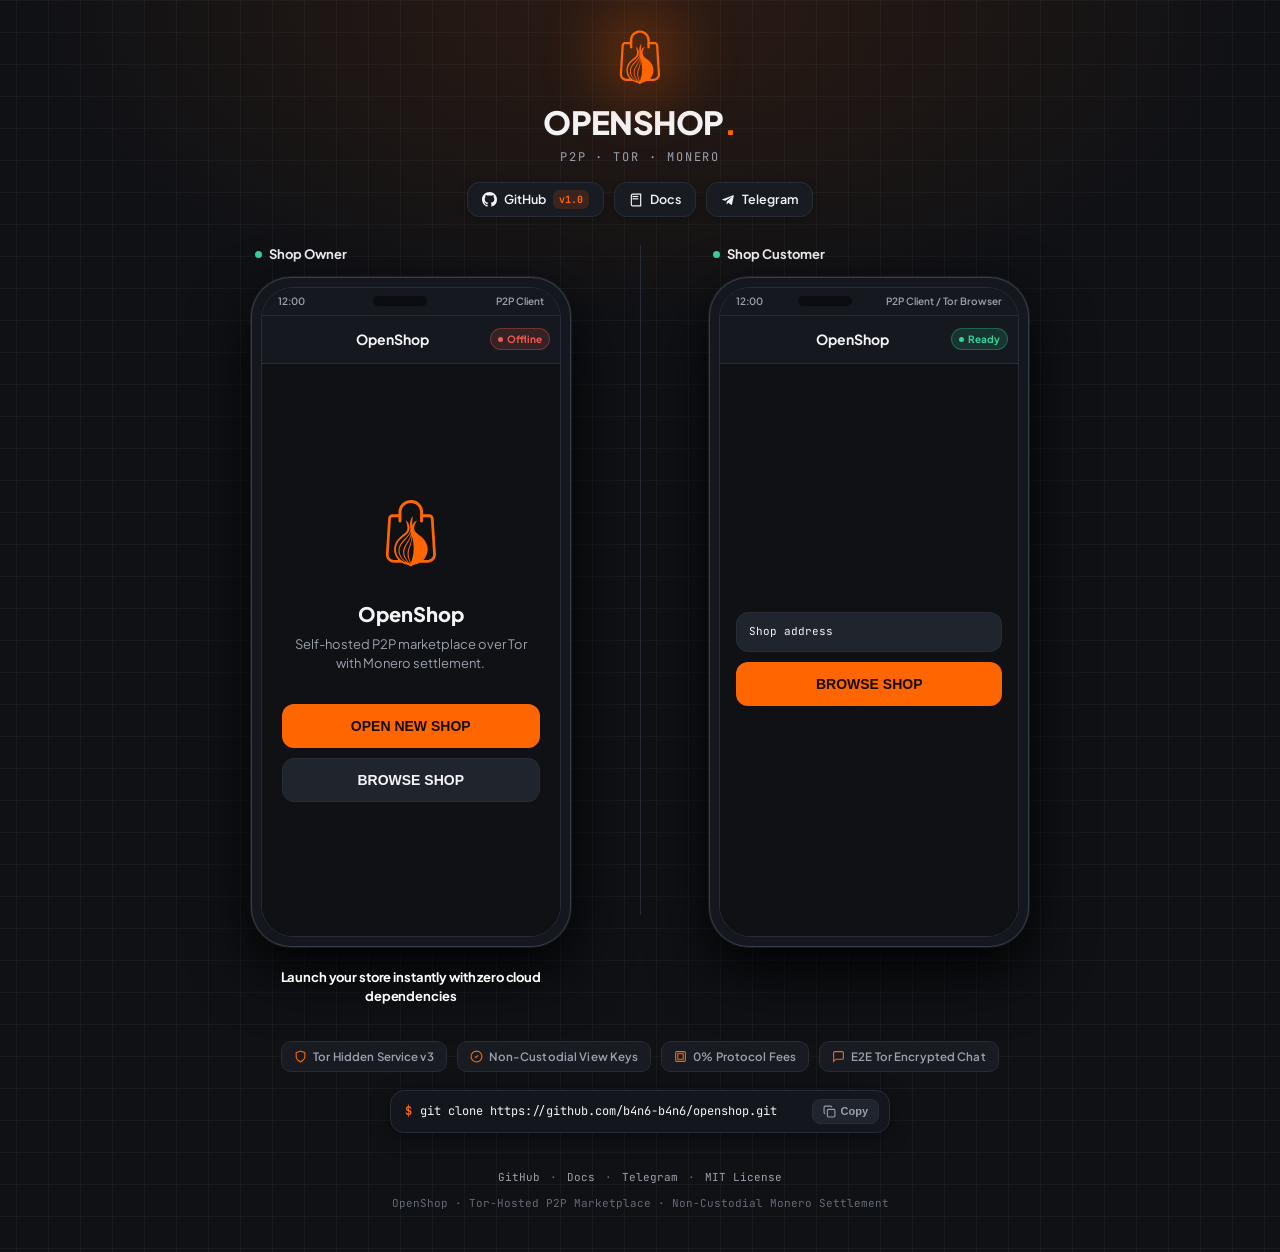
==== index.html @ 2b7bd61e "Test 4" ====
<!doctype html>
<html lang="en" class="dark">
<head>
  <meta charset="UTF-8">
  <meta name="viewport" content="width=device-width, initial-scale=1.0">
  <title>OpenShop: Private P2P Marketplace on Tor &amp; Monero</title>
  <meta name="description" content="Self-hosted, private peer-to-peer marketplace hosted over Tor and settled non-custodially in Monero.">
  <meta name="theme-color" content="#0F1115">
  <meta name="color-scheme" content="dark">

  <!-- Open Graph / Facebook / Discord -->
  <meta property="og:type" content="website">
  <meta property="og:site_name" content="OpenShop">
  <meta property="og:title" content="OpenShop: Private P2P Marketplace">
  <meta property="og:description" content="Self-hosted, private peer-to-peer marketplace hosted over Tor and settled non-custodially in Monero.">
  <meta property="og:image" content="assets/images/og-image.png">
  <meta property="og:image:type" content="image/png">
  <meta property="og:image:width" content="1200">
  <meta property="og:image:height" content="630">
  <meta property="og:image:alt" content="OpenShop: Private P2P Marketplace over Tor &amp; Monero">

  <!-- Twitter Card -->
  <meta name="twitter:card" content="summary_large_image">
  <meta name="twitter:title" content="OpenShop: Private P2P Marketplace">
  <meta name="twitter:description" content="Self-hosted, private peer-to-peer marketplace hosted over Tor and settled non-custodially in Monero.">
  <meta name="twitter:image" content="assets/images/og-image.png">
  <meta name="twitter:image:alt" content="OpenShop: Private P2P Marketplace over Tor &amp; Monero">

  <!-- Favicon -->
  <link rel="icon" type="image/svg+xml" href="assets/icons/favicon.svg">

  <!-- Fonts & Typography -->
  <link rel="preconnect" href="https://fonts.googleapis.com">
  <link rel="preconnect" href="https://fonts.gstatic.com" crossorigin>
  <link href="https://fonts.googleapis.com/css2?family=JetBrains+Mono:wght@400;500;600&family=Plus+Jakarta+Sans:wght@400;500;600;700;800&display=swap" rel="stylesheet">

  <!-- Stylesheet -->
  <link rel="stylesheet" href="css/style.css">
</head>
<body>

  <div class="landing-container">

    <header class="hero-header">
      <div class="logo-wrapper">
        <div class="logo-glow"></div>
        <img class="logo-svg" src="assets/icons/logo.svg" alt="OpenShop Logo" width="58" height="58">
      </div>

      <h1 class="brand-title">OPENSHOP<span class="brand-dot">.</span></h1>
      <div class="brand-tagline">P2P · TOR · MONERO</div>

      <!-- Sleek Action Header Navigation -->
      <div class="hero-nav-actions">
        <a href="https://github.com/b4n6-b4n6/openshop" target="_blank" rel="noopener noreferrer" class="nav-btn nav-btn-github" title="View Source Repository">
          <svg width="15" height="15" viewBox="0 0 24 24" fill="currentColor"><path d="M12 0C5.37 0 0 5.37 0 12c0 5.31 3.435 9.795 8.205 11.385.6.105.825-.255.825-.57 0-.285-.015-1.23-.015-2.235-3.015.555-3.795-.735-4.035-1.41-.135-.345-.72-1.41-1.23-1.695-.42-.225-1.02-.78-.015-.795.945-.015 1.62.87 1.845 1.23 1.08 1.815 2.805 1.305 3.495.99.105-.78.42-1.305.765-1.605-2.67-.3-5.46-1.335-5.46-5.925 0-1.305.465-2.385 1.23-3.225-.12-.3-.54-1.53.12-3.18 0 0 1.005-.315 3.3 1.23.96-.27 1.98-.405 3-.405s2.04.135 3 .405c2.295-1.56 3.3-1.23 3.3-1.23.66 1.65.24 2.88.12 3.18.765.84 1.23 1.905 1.23 3.225 0 4.605-2.805 5.625-5.475 5.925.435.375.81 1.095.81 2.22 0 1.605-.015 2.895-.015 3.3 0 .315.225.69.825.57A12.02 12.02 0 0 0 24 12c0-6.63-5.37-12-12-12z"/></svg>
          <span>GitHub</span>
          <span class="nav-badge">v1.0</span>
        </a>

        <a href="https://github.com/b4n6-b4n6/openshop/tree/main/docs" target="_blank" rel="noopener noreferrer" class="nav-btn" title="Architecture & Setup Documentation">
          <svg width="14" height="14" viewBox="0 0 24 24" fill="none" stroke="currentColor" stroke-width="2"><path d="M4 19.5v-15A2.5 2.5 0 0 1 6.5 2H20v20H6.5a2.5 2.5 0 0 1-2.5-2.5Z"/><path d="M6 6h10"/><path d="M6 10h10"/></svg>
          <span>Docs</span>
        </a>

        <a href="https://t.me/OpenShop_P2P" target="_blank" rel="noopener noreferrer" class="nav-btn nav-btn-telegram" title="Join Telegram Community">
          <svg width="14" height="14" viewBox="0 0 24 24" fill="currentColor"><path d="m20.665 3.717-17.73 6.837c-1.21.486-1.203 1.161-.222 1.462l4.552 1.42 10.532-6.645c.498-.303.953-.14.579.192l-8.533 7.701h-.002l-.313 4.672c.458 0 .66-.21.916-.458l2.199-2.138 4.573 3.378c.843.464 1.448.225 1.658-.783l3.003-14.151c.307-1.23-.467-1.785-1.212-1.467z"/></svg>
          <span>Telegram</span>
        </a>
      </div>
    </header>

    <!-- DUAL PHONES HARDWARE STAGE -->
    <main class="stage-wrapper">

      <!-- LEFT COLUMN: SHOP OWNER PHONE -->
      <div class="phone-column">
        <div class="phone-header-label">
          <div class="phone-role-text">
            <span class="role-dot buyer"></span>
            <span>Shop Owner</span>
          </div>
          <div class="phone-sub-tag"></div>
        </div>

        <div class="phone-device" id="ownerDevice">
          <div class="screen-glass">
            
            <!-- Clean mobile status bar (no lightning 9ms) -->
            <div class="phone-statusbar">
              <span>12:00</span>
              <div class="phone-notch"></div>
              <span>P2P Client</span>
            </div>

            <div class="phone-viewport" id="ownerViewport">
              
              <!-- Touch Cursor Simulation -->
              <div class="touch-cursor" id="ownerCursor"></div>

              <!-- OWNER VIEW 1: INITIAL WELCOME SCREEN -->
              <div class="view-panel active" id="ownerV1">
                <div class="app-header">
                  <div class="app-header-left"></div>
                  <div class="app-header-title">OpenShop</div>
                  <div class="indicators-group">
                    <div class="indicator-pill offline" title="Shop offline">
                      <span class="indicator-dot"></span><span>Offline</span>
                    </div>
                  </div>
                </div>

                <div style="flex: 1; display: flex; flex-direction: column; align-items: center; justify-content: center; padding: 24px 20px; text-align: center;">
                  <div style="margin-bottom: 24px;">
                    <img src="assets/icons/logo.svg" alt="OpenShop" width="72" height="72">
                  </div>

                  <h2 style="font-size: 20px; font-weight: 800; color: var(--text); margin-bottom: 6px;">OpenShop</h2>
                  <p style="font-size: 13px; color: var(--text-muted); margin-bottom: 32px; max-width: 240px; line-height: 1.4;">Self-hosted P2P marketplace over Tor with Monero settlement.</p>

                  <div style="width: 100%; display: flex; flex-direction: column; gap: 10px;">
                    <button class="app-btn app-btn-primary" id="btnOpenNewShop">
                      <span>OPEN NEW SHOP</span>
                    </button>
                    <button class="app-btn app-btn-secondary">
                      <span>BROWSE SHOP</span>
                    </button>
                  </div>
                </div>
              </div>

              <!-- OWNER VIEW 2: WALLET SETUP FORM (openShopPage.js) -->
              <div class="view-panel" id="ownerV2">
                <div class="app-header">
                  <div class="app-header-left">
                    <svg width="18" height="18" viewBox="0 0 24 24" fill="none" stroke="currentColor" stroke-width="2"><path d="m15 18-6-6 6-6"/></svg>
                  </div>
                  <div class="app-header-title">
                    <svg width="16" height="16" viewBox="0 0 24 24" fill="none" stroke="currentColor" stroke-width="2"><rect width="20" height="14" x="2" y="5" rx="2"/><path d="M2 10h20"/><circle cx="16" cy="14" r="1.5"/></svg>
                    <span>Open New Shop</span>
                  </div>
                  <div class="indicators-group">
                    <div class="indicator-pill syncing" title="Checking shop connectivity">
                      <span class="indicator-dot"></span><span>Checking…</span>
                    </div>
                    <div class="indicator-pill syncing" title="Wallet sync status">
                      <span class="indicator-dot"></span><span>Wallet</span>
                    </div>
                  </div>
                </div>

                <div style="padding: 16px 14px; display: flex; flex-direction: column; flex: 1;">
                  <p style="font-size: 13px; color: var(--text-muted); line-height: 1.4; margin-bottom: 16px;">
                    Import a <strong style="color: var(--text);">view-only</strong> Monero wallet. Your spend key never leaves your device.
                  </p>

                  <div class="app-field-group">
                    <label class="app-field-label">Monero wallet primary address</label>
                    <div class="app-input mono" id="inputAddress">4…</div>
                  </div>

                  <div class="app-field-group">
                    <label class="app-field-label">Private view key</label>
                    <div class="app-input mono" id="inputViewKey">secret view key</div>
                  </div>

                  <div class="app-field-group">
                    <label class="app-field-label">Restore block height</label>
                    <div class="app-input mono" id="inputHeight">e.g. 3155600</div>
                  </div>

                  <div style="margin-top: auto; padding-top: 16px;">
                    <button class="app-btn app-btn-primary" id="btnCreateShop">
                      <span>Create</span>
                    </button>
                  </div>
                </div>
              </div>

              <!-- OWNER VIEW 3: SPINNING UP ONION -->
              <div class="view-panel" id="ownerV3">
                <div style="flex: 1; display: flex; flex-direction: column; align-items: center; justify-content: center; padding: 24px 20px; text-align: center; gap: 18px;">
                  <img src="assets/icons/logo.svg" alt="OpenShop" width="68" height="68">
                  
                  <div class="onion-spin-ring"></div>

                  <div style="display: flex; flex-direction: column; gap: 6px;">
                    <h2 style="font-size: 16px; font-weight: 800; letter-spacing: 0.05em; color: var(--text);">SPINNING UP ONION</h2>
                    <p style="font-size: 13px; color: var(--text-muted);">Publishing your shop to the Tor network…</p>
                    <span id="onionProgressPercent" style="font-family: var(--font-mono); font-size: 12px; color: var(--text-faint); margin-top: 4px;">35%</span>
                  </div>
                </div>
              </div>

              <!-- OWNER VIEW 4: INITIAL STORE PAGE (viewShopPage.js - FIRST SHOWN BEFORE ADDING PRODUCT) -->
              <div class="view-panel" id="ownerV4">
                <div class="app-header">
                  <div class="app-header-left"></div>
                  <div class="app-header-title">
                    <svg width="16" height="16" viewBox="0 0 24 24" fill="none" stroke="currentColor" stroke-width="2"><path d="M3 9V7l2-4h14l2 4v2"/><path d="M5 13v8h14v-8"/><path d="M9 21v-6h6v6"/><path d="M3 9a3 3 0 0 0 6 0 3 3 0 0 0 6 0 3 3 0 0 0 6 0"/></svg>
                    <span>My Shop</span>
                  </div>
                  <div class="indicators-group">
                    <div class="indicator-pill" title="Shop onion service is online">
                      <span class="indicator-dot"></span><span>Online</span>
                    </div>
                    <div class="indicator-pill syncing" id="ownerSyncPillInit" title="Wallet block 3200000 · 85% synchronized">
                      <span class="indicator-dot"></span><span id="ownerSyncLabelInit">85%</span>
                    </div>
                  </div>
                </div>

                <div class="app-banner">
                  <img src="assets/images/cypherpunk-banner.webp" alt="Cypherpunk Supply Banner">
                </div>

                <div style="padding: 0 14px 20px;">
                  <div class="app-avatar">
                    <img src="assets/images/cypherpunk-logo.webp" alt="Cypherpunk Supply Logo">
                  </div>

                  <div style="display: flex; align-items: flex-start; justify-content: space-between; gap: 8px;">
                    <div>
                      <h2 style="font-size: 17px; font-weight: 800; color: var(--text);">Cypherpunk Supply</h2>
                      <div style="display: flex; align-items: center; gap: 6px; margin-top: 2px;">
                        <span style="font-family: var(--font-mono); font-size: 11px; color: var(--accent);">http://2p2…xmr.onion</span>
                        <svg width="12" height="12" viewBox="0 0 24 24" fill="none" stroke="currentColor" stroke-width="2"><rect width="14" height="14" x="8" y="8" rx="2"/><path d="M4 16c-1.1 0-2-.9-2-2V4c0-1.1.9-2 2-2h10c1.1 0 2 .9 2 2"/></svg>
                      </div>
                    </div>

                    <!-- QR Trigger Button -->
                    <div id="btnStoreQrPreview" style="width: 40px; height: 40px; background: #FFF; border-radius: 8px; padding: 3px; cursor: pointer; flex-shrink: 0; box-shadow: 0 2px 8px rgba(0,0,0,0.5);">
                      <img src="assets/icons/qr-matrix.svg" alt="QR Code" width="34" height="34">
                    </div>
                  </div>

                  <p style="font-size: 12px; color: var(--text-muted); line-height: 1.4; margin-top: 8px;">
                    Hardware wallets & air-gapped seed security tools.
                  </p>

                  <!-- Real Action Buttons -->
                  <div style="display: grid; grid-template-columns: 1fr 1fr; gap: 8px; margin: 12px 0;">
                    <button class="app-btn app-btn-secondary" style="height: 38px; font-size: 12px; gap: 6px;">
                      <svg width="14" height="14" viewBox="0 0 24 24" fill="none" stroke="currentColor" stroke-width="2"><path d="M12 20h9"/><path d="M16.5 3.5a2.12 2.12 0 0 1 3 3L7 19l-4 1 1-4Z"/></svg>
                      <span>Edit shop</span>
                    </button>
                    <button class="app-btn app-btn-secondary" id="btnStoreAddProduct" style="height: 38px; font-size: 12px; gap: 6px; border-color: var(--accent); color: var(--accent);">
                      <svg width="14" height="14" viewBox="0 0 24 24" fill="none" stroke="currentColor" stroke-width="2"><path d="M5 12h14"/><path d="M12 5v14"/></svg>
                      <span>Add product</span>
                    </button>
                  </div>

                  <div style="display: flex; flex-direction: column; gap: 8px;">
                    <div class="app-hub-link">
                      <span><svg width="16" height="16" viewBox="0 0 24 24" fill="none" stroke="currentColor" stroke-width="2"><path d="m3 8 9-5 9 5v8l-9 5-9-5Z"/><path d="m3 8 9 5 9-5"/><path d="M12 13v8"/></svg></span>
                      <span style="flex: 1;">View my products (0)</span>
                      <svg width="14" height="14" viewBox="0 0 24 24" fill="none" stroke="var(--text-faint)" stroke-width="2"><path d="m9 18 6-6-6-6"/></svg>
                    </div>
                    <div class="app-hub-link">
                      <span><svg width="16" height="16" viewBox="0 0 24 24" fill="none" stroke="currentColor" stroke-width="2"><path d="M4 2v20l2-1 2 1 2-1 2 1 2-1 2 1 2-1 2 1V2l-2 1-2-1-2 1-2-1-2 1-2-1-2 1-2-1Z"/></svg></span>
                      <span style="flex: 1;">View my orders</span>
                      <svg width="14" height="14" viewBox="0 0 24 24" fill="none" stroke="var(--text-faint)" stroke-width="2"><path d="m9 18 6-6-6-6"/></svg>
                    </div>
                    <div class="app-hub-link" id="btnSellerOpenChat">
                      <span><svg width="16" height="16" viewBox="0 0 24 24" fill="none" stroke="currentColor" stroke-width="2"><path d="M21 15a2 2 0 0 1-2 2H7l-4 4V5a2 2 0 0 1 2-2h14a2 2 0 0 1 2 2z"/></svg></span>
                      <span style="flex: 1;">View my chats</span>
                      <svg width="14" height="14" viewBox="0 0 24 24" fill="none" stroke="var(--text-faint)" stroke-width="2"><path d="m9 18 6-6-6-6"/></svg>
                    </div>
                  </div>
                </div>
              </div>

              <!-- OWNER VIEW 5: ADD PRODUCT FORM (newProductPage.js) -->
              <div class="view-panel" id="ownerV5">
                <div class="app-header">
                  <div class="app-header-left">
                    <svg width="18" height="18" viewBox="0 0 24 24" fill="none" stroke="currentColor" stroke-width="2"><path d="m15 18-6-6 6-6"/></svg>
                  </div>
                  <div class="app-header-title">
                    <svg width="16" height="16" viewBox="0 0 24 24" fill="none" stroke="currentColor" stroke-width="2"><path d="m3 8 9-5 9 5v8l-9 5-9-5Z"/><path d="m3 8 9 5 9-5"/><path d="M12 13v8"/></svg>
                    <span>Add Product</span>
                  </div>
                  <div class="indicators-group">
                    <div class="indicator-pill" title="Shop onion service is online">
                      <span class="indicator-dot"></span><span>Online</span>
                    </div>
                    <div class="indicator-pill" title="Wallet block 3200000 · 100% synchronized">
                      <span class="indicator-dot"></span><span>Synced</span>
                    </div>
                  </div>
                </div>

                <div style="padding: 14px 12px; display: flex; flex-direction: column; flex: 1;">
                  <div class="app-field-group">
                    <label class="app-field-label">Name</label>
                    <div class="app-input" id="inputProdName">Product name</div>
                  </div>

                  <div class="app-field-group">
                    <label class="app-field-label">Description</label>
                    <div class="app-input" id="inputProdDesc" style="height: 38px; font-size: 12px;">Describe it…</div>
                  </div>

                  <div class="app-field-group">
                    <label class="app-field-label">Product photo</label>
                    <div id="photoPickerBox" style="height: 56px; border: 1px dashed var(--border); border-radius: 12px; background: var(--bg-surface-2); display: flex; align-items: center; justify-content: center; gap: 8px; color: var(--text-faint); font-size: 11px; cursor: pointer; overflow: hidden; padding: 4px 8px;">
                      <img id="photoPickerThumb" src="assets/images/coldcard-mk4.webp" alt="Product" style="display: none; width: 44px; height: 44px; object-fit: contain; border-radius: 6px; background: var(--bg-surface); padding: 2px;">
                      <svg id="photoPickerIcon" width="18" height="18" viewBox="0 0 24 24" fill="none" stroke="currentColor" stroke-width="2"><rect width="18" height="18" x="3" y="3" rx="2"/><circle cx="9" cy="9" r="2"/><path d="m21 15-3.086-3.086a2 2 0 0 0-2.828 0L6 21"/></svg>
                      <span id="photoPickerLabel">Choose or drop image</span>
                    </div>
                  </div>

                  <div style="display: grid; grid-template-columns: 1fr 1fr; gap: 8px;">
                    <div class="app-field-group">
                      <label class="app-field-label">Price (XMR)</label>
                      <div class="app-input mono" id="inputProdPrice">0.00</div>
                    </div>
                    <div class="app-field-group">
                      <label class="app-field-label">Quantity</label>
                      <div class="app-input mono" id="inputProdQty">1</div>
                    </div>
                  </div>

                  <div style="margin-top: auto; padding-top: 10px;">
                    <button class="app-btn app-btn-primary" id="btnAddProductSubmit" style="height: 40px;">
                      <svg width="16" height="16" viewBox="0 0 24 24" fill="none" stroke="currentColor" stroke-width="2"><path d="M5 12h14"/><path d="M12 5v14"/></svg>
                      <span>Add product</span>
                    </button>
                  </div>
                </div>
              </div>

              <!-- OWNER VIEW 6: MY STORE WITH PRODUCT & SHARE QR MODAL (viewShopPage.js) -->
              <div class="view-panel" id="ownerV6">
                <div class="app-header">
                  <div class="app-header-left"></div>
                  <div class="app-header-title">
                    <svg width="16" height="16" viewBox="0 0 24 24" fill="none" stroke="currentColor" stroke-width="2"><path d="M3 9V7l2-4h14l2 4v2"/><path d="M5 13v8h14v-8"/><path d="M9 21v-6h6v6"/><path d="M3 9a3 3 0 0 0 6 0 3 3 0 0 0 6 0 3 3 0 0 0 6 0"/></svg>
                    <span>My Shop</span>
                  </div>
                  <div class="indicators-group">
                    <div class="indicator-pill" title="Shop onion service is online">
                      <span class="indicator-dot"></span><span>Online</span>
                    </div>
                    <div class="indicator-pill" title="Wallet block 3200000 · 100% synchronized">
                      <span class="indicator-dot"></span><span>Synced</span>
                    </div>
                  </div>
                </div>

                <div class="app-banner">
                  <img src="assets/images/cypherpunk-banner.webp" alt="Cypherpunk Supply Banner">
                </div>

                <div style="padding: 0 14px 20px;">
                  <div class="app-avatar">
                    <img src="assets/images/cypherpunk-logo.webp" alt="Cypherpunk Supply Logo">
                  </div>

                  <div style="display: flex; align-items: flex-start; justify-content: space-between; gap: 8px;">
                    <div>
                      <h2 style="font-size: 17px; font-weight: 800; color: var(--text);">Cypherpunk Supply</h2>
                      <div style="display: flex; align-items: center; gap: 6px; margin-top: 2px;">
                        <span style="font-family: var(--font-mono); font-size: 11px; color: var(--accent);">http://2p2…xmr.onion</span>
                        <svg width="12" height="12" viewBox="0 0 24 24" fill="none" stroke="currentColor" stroke-width="2"><rect width="14" height="14" x="8" y="8" rx="2"/><path d="M4 16c-1.1 0-2-.9-2-2V4c0-1.1.9-2 2-2h10c1.1 0 2 .9 2 2"/></svg>
                      </div>
                    </div>

                    <!-- Authentic QR Button -->
                    <div id="btnOwnerQrTrigger" style="width: 40px; height: 40px; background: #FFF; border-radius: 8px; padding: 3px; cursor: pointer; flex-shrink: 0; box-shadow: 0 2px 8px rgba(0,0,0,0.5);">
                      <img src="assets/icons/qr-matrix.svg" alt="QR Code" width="34" height="34">
                    </div>
                  </div>

                  <p style="font-size: 12px; color: var(--text-muted); line-height: 1.4; margin-top: 8px;">
                    Hardware wallets & air-gapped seed security tools.
                  </p>

                  <div style="display: grid; grid-template-columns: 1fr 1fr; gap: 8px; margin: 12px 0;">
                    <button class="app-btn app-btn-secondary" style="height: 38px; font-size: 12px;">Edit shop</button>
                    <button class="app-btn app-btn-secondary" style="height: 38px; font-size: 12px;">Add product</button>
                  </div>

                  <div style="display: flex; flex-direction: column; gap: 8px;">
                    <div class="app-hub-link">
                      <span><svg width="16" height="16" viewBox="0 0 24 24" fill="none" stroke="currentColor" stroke-width="2"><path d="m3 8 9-5 9 5v8l-9 5-9-5Z"/><path d="m3 8 9 5 9-5"/><path d="M12 13v8"/></svg></span>
                      <span style="flex: 1;">View my products (1)</span>
                      <svg width="14" height="14" viewBox="0 0 24 24" fill="none" stroke="var(--text-faint)" stroke-width="2"><path d="m9 18 6-6-6-6"/></svg>
                    </div>
                    <div class="app-hub-link">
                      <span><svg width="16" height="16" viewBox="0 0 24 24" fill="none" stroke="currentColor" stroke-width="2"><path d="M4 2v20l2-1 2 1 2-1 2 1 2-1 2 1 2-1 2 1V2l-2 1-2-1-2 1-2-1-2 1-2-1-2 1-2-1Z"/></svg></span>
                      <span style="flex: 1;">View my orders</span>
                      <svg width="14" height="14" viewBox="0 0 24 24" fill="none" stroke="var(--text-faint)" stroke-width="2"><path d="m9 18 6-6-6-6"/></svg>
                    </div>
                    <div class="app-hub-link">
                      <span><svg width="16" height="16" viewBox="0 0 24 24" fill="none" stroke="currentColor" stroke-width="2"><path d="M21 15a2 2 0 0 1-2 2H7l-4 4V5a2 2 0 0 1 2-2h14a2 2 0 0 1 2 2z"/></svg></span>
                      <span style="flex: 1;">View my chats</span>
                      <svg width="14" height="14" viewBox="0 0 24 24" fill="none" stroke="var(--text-faint)" stroke-width="2"><path d="m9 18 6-6-6-6"/></svg>
                    </div>
                  </div>
                </div>

                <!-- QR Modal popup overlay -->
                <div class="qr-modal-overlay" id="ownerQrModal">
                  <div style="background: var(--bg-surface); border: 1px solid var(--border); border-radius: 16px; padding: 18px 16px; width: 100%; max-width: 250px; text-align: center; display: flex; flex-direction: column; align-items: center;">
                    <div class="qr-art-box">
                      <img src="assets/icons/qr-matrix.svg" alt="Store Onion QR Code" width="156" height="156">
                      <div class="qr-center-watermark">
                        <img src="assets/icons/logo.svg" alt="OpenShop" width="22" height="22">
                      </div>
                    </div>
                    <p style="font-family: var(--font-mono); font-size: 10px; color: var(--text-muted); word-break: break-all; margin-bottom: 12px;">http://2p2…xmr.onion</p>
                    <button class="app-btn app-btn-secondary" style="height: 34px; font-size: 12px;">Save image</button>
                  </div>
                </div>
              </div>

              <!-- OWNER VIEW 7: CHAT PAGE (viewConvoPage.js) -->
              <div class="view-panel" id="ownerV7">
                <div class="app-header" style="justify-content: flex-start;">
                  <div class="app-header-left">
                    <svg width="18" height="18" viewBox="0 0 24 24" fill="none" stroke="currentColor" stroke-width="2"><path d="m15 18-6-6 6-6"/></svg>
                  </div>
                  <div class="app-header-title">
                    <svg width="15" height="15" viewBox="0 0 24 24" fill="none" stroke="currentColor" stroke-width="2"><path d="M21 15a2 2 0 0 1-2 2H7l-4 4V5a2 2 0 0 1 2-2h14a2 2 0 0 1 2 2z"/></svg>
                    <span>Buyer #1042</span>
                  </div>
                  <div class="indicators-group" style="margin-left: auto;">
                    <div class="indicator-pill" title="Shop onion service is online">
                      <span class="indicator-dot"></span><span>Online</span>
                    </div>
                    <div class="indicator-pill" title="Wallet block 3200000 · 100% synchronized">
                      <span class="indicator-dot"></span><span>Synced</span>
                    </div>
                  </div>
                </div>

                <div class="chat-viewport">
                  <!-- Pinned deposit confirmation banner -->
                  <div class="chat-pinned-event">
                    <div class="chat-event-indicator">
                      <span class="chat-event-dot"></span>
                      <span class="chat-event-title">PAYMENT CONFIRMED</span>
                    </div>
                    <span class="chat-event-amount">0.8500 XMR</span>
                  </div>

                  <!-- Message stream anchored to bottom -->
                  <div class="chat-thread-stream" id="ownerChatThread">
                    <div class="chat-bubble-container other" id="ownerChatMsg1">
                      <div class="chat-msg-bubble other">Can you ship with stealth tamper-evident packaging?</div>
                      <div class="chat-time-meta"><span>12:02</span></div>
                    </div>

                    <div class="chat-bubble-container me" id="ownerChatMsg2">
                      <div class="chat-msg-bubble me">Packed & vacuum-sealed. Dispatched today! 📦</div>
                      <div class="chat-time-meta"><span>12:03</span><span class="chat-time-receipt">✓✓</span></div>
                    </div>
                  </div>

                  <!-- Input bottom bar -->
                  <div class="chat-input-bar">
                    <div class="chat-action-btn attach" title="Attach photo">
                      <svg width="16" height="16" viewBox="0 0 24 24" fill="none" stroke="currentColor" stroke-width="2"><rect width="18" height="18" x="3" y="3" rx="2"/><circle cx="9" cy="9" r="2"/><path d="m21 15-3.086-3.086a2 2 0 0 0-2.828 0L6 21"/></svg>
                    </div>
                    <div class="chat-input-field placeholder" id="ownerChatInput">Message buyer…</div>
                    <button class="chat-action-btn send" id="btnOwnerSendMsg" aria-label="Send message">
                      <svg width="15" height="15" viewBox="0 0 24 24" fill="none" stroke="currentColor" stroke-width="2.2"><path d="m22 2-7 20-4-9-9-4Z"/><path d="M22 2 11 13"/></svg>
                    </button>
                  </div>
                </div>
              </div>

            </div>
          </div>
        </div>

        <!-- CENTERED ANIMATED TEXT (Full White, Bold, No timer, no steps, no dashes) -->
        <div class="feature-ticker-container">
          <div class="ticker-item active" id="tickerStep1">
            Launch your store instantly with zero cloud dependencies
          </div>
          <div class="ticker-item" id="tickerStep2">
            Non-custodial view keys track incoming payments while spend keys stay safe
          </div>
          <div class="ticker-item" id="tickerStep3">
            Tor hidden service starts automatically with zero port forwarding required
          </div>
          <div class="ticker-item" id="tickerStep4">
            Manage your storefront inventory, orders and direct buyer communications
          </div>
          <div class="ticker-item" id="tickerStep5">
            List products in seconds with photos, details, descriptions and pricing
          </div>
          <div class="ticker-item" id="tickerStep6">
            Share your store privately over Tor — buyers connect directly with no middleman
          </div>
          <div class="ticker-item" id="tickerStep7">
            Direct end-to-end encrypted messaging over Tor
          </div>
        </div>
      </div>

      <!-- CENTER COLUMN: CLEAN STATIC VERTICAL DIVIDER -->
      <div class="p2p-divider"></div>

      <!-- RIGHT COLUMN: BUYER PHONE -->
      <div class="phone-column">
        <div class="phone-header-label">
          <div class="phone-role-text">
            <span class="role-dot buyer"></span>
            <span>Shop Customer</span>
          </div>
          <div class="phone-sub-tag"></div>
        </div>

        <div class="phone-device" id="buyerDevice">
          <div class="screen-glass">
            
            <div class="phone-statusbar">
              <span>12:00</span>
              <div class="phone-notch"></div>
              <span>P2P Client / Tor Browser</span>
            </div>

            <div class="phone-viewport" id="buyerViewport">
              
              <!-- Buyer Touch Cursor -->
              <div class="touch-cursor" id="buyerCursor"></div>

              <!-- BUYER VIEW 1: STANDBY / TOR SCAN -->
              <div class="view-panel active" id="buyerV1">
                <div class="app-header">
                  <div class="app-header-left"></div>
                  <div class="app-header-title">OpenShop</div>
                  <div class="indicators-group">
                    <div class="indicator-pill" title="Tor circuit ready">
                      <span class="indicator-dot"></span><span>Ready</span>
                    </div>
                  </div>
                </div>

                <div style="flex: 1; display: flex; flex-direction: column; align-items: center; justify-content: center; padding: 24px 16px; text-align: center;">
                  <div id="buyerScanTriggerBox" style="display: flex; width: 100%; flex-direction: column; gap: 10px; margin-top: 18px;">
                    <style>
                      #inputShopOnion:empty::before {
                        color: var(--text);
                        content: 'Shop address';
                      }
                    </style>
                    <div class="app-input mono" style="font-size: 11px; color: var(--accent);" id="inputShopOnion"></div>
                    <button class="app-btn app-btn-primary" id="btnBuyerConnect">
                      <span>BROWSE SHOP</span>
                    </button>
                  </div>
                </div>
              </div>

              <!-- BUYER VIEW 2: REAL BUYER STORE PAGE (shopPage.js with Products, Chat, Orders options!) -->
              <div class="view-panel" id="buyerV2">
                <div class="app-header">
                  <div class="app-header-left"></div>
                  <div class="app-header-title">
                    <svg width="16" height="16" viewBox="0 0 24 24" fill="none" stroke="currentColor" stroke-width="2"><path d="M3 9V7l2-4h14l2 4v2"/><path d="M5 13v8h14v-8"/><path d="M9 21v-6h6v6"/><path d="M3 9a3 3 0 0 0 6 0 3 3 0 0 0 6 0 3 3 0 0 0 6 0"/></svg>
                    <span>Shop</span>
                  </div>
                </div>

                <div class="app-banner">
                  <img src="assets/images/cypherpunk-banner.webp" alt="Cypherpunk Supply Banner">
                </div>

                <div style="padding: 0 14px 20px;">
                  <div class="app-avatar">
                    <img src="assets/images/cypherpunk-logo.webp" alt="Cypherpunk Supply Logo">
                  </div>

                  <div style="display: flex; align-items: flex-start; justify-content: space-between;">
                    <div>
                      <h2 style="font-size: 17px; font-weight: 800; color: var(--text);">Cypherpunk Supply</h2>
                      <span style="font-family: var(--font-mono); font-size: 11px; color: var(--accent);">http://2p2…xmr.onion</span>
                    </div>
                    <div style="width: 38px; height: 38px; background: #FFF; border-radius: 8px; padding: 3px; flex-shrink: 0; box-shadow: 0 2px 8px rgba(0,0,0,0.5);">
                      <img src="assets/icons/qr-matrix.svg" alt="QR Code" width="32" height="32">
                    </div>
                  </div>

                  <p style="font-size: 12px; color: var(--text-muted); line-height: 1.4; margin-top: 8px;">
                    Hardware wallets & air-gapped seed security tools.
                  </p>

                  <!-- EXACT 3 BUYER SHOP BUTTONS (shopPage.js: Products, Chat, Orders) -->
                  <div style="display: flex; flex-direction: column; gap: 8px; margin-top: 16px;">
                    <button class="app-btn app-btn-primary" id="btnBuyerShopProducts" style="height: 42px; font-size: 14px;">
                      <svg width="16" height="16" viewBox="0 0 24 24" fill="none" stroke="currentColor" stroke-width="2"><path d="m3 8 9-5 9 5v8l-9 5-9-5Z"/><path d="m3 8 9 5 9-5"/><path d="M12 13v8"/></svg>
                      <span>Products</span>
                    </button>
                    <button class="app-btn app-btn-secondary" id="btnBuyerShopChat" style="height: 42px; font-size: 14px;">
                      <svg width="16" height="16" viewBox="0 0 24 24" fill="none" stroke="currentColor" stroke-width="2"><path d="M21 15a2 2 0 0 1-2 2H7l-4 4V5a2 2 0 0 1 2-2h14a2 2 0 0 1 2 2z"/></svg>
                      <span>Chat</span>
                    </button>
                    <button class="app-btn app-btn-secondary" id="btnBuyerShopOrders" style="height: 42px; font-size: 14px;">
                      <svg width="16" height="16" viewBox="0 0 24 24" fill="none" stroke="currentColor" stroke-width="2"><path d="M4 2v20l2-1 2 1 2-1 2 1 2-1 2 1 2-1 2 1V2l-2 1-2-1-2 1-2-1-2 1-2-1-2 1-2-1Z"/></svg>
                      <span>Orders</span>
                    </button>
                  </div>
                </div>
              </div>

              <!-- BUYER VIEW 3: PRODUCTS LIST (productsPage.js) -->
              <div class="view-panel" id="buyerV3">
                <div class="app-header">
                  <div class="app-header-left">
                    <svg width="18" height="18" viewBox="0 0 24 24" fill="none" stroke="currentColor" stroke-width="2"><path d="m15 18-6-6 6-6"/></svg>
                  </div>
                  <div class="app-header-title">
                    <svg width="16" height="16" viewBox="0 0 24 24" fill="none" stroke="currentColor" stroke-width="2"><path d="m3 8 9-5 9 5v8l-9 5-9-5Z"/><path d="m3 8 9 5 9-5"/><path d="M12 13v8"/></svg>
                    <span>Products</span>
                  </div>
                </div>

                <div style="padding: 12px; display: flex; flex-direction: column; gap: 8px; flex: 1;">
                  <!-- Product Card -->
                  <div id="buyerProductListingCard" style="background: var(--bg-surface); border: 1px solid var(--border); border-radius: 14px; padding: 12px; display: flex; align-items: center; gap: 10px; cursor: pointer;">
                    <div style="width: 44px; height: 44px; border-radius: 8px; background: var(--bg-surface-2); border: 1px solid var(--border); display: flex; align-items: center; justify-content: center; overflow: hidden; flex-shrink: 0;">
                      <img src="assets/images/coldcard-mk4.webp" alt="Coldcard Mk4" style="width: 100%; height: 100%; object-fit: contain; padding: 2px;">
                    </div>
                    <div style="flex: 1; min-width: 0;">
                      <p style="font-size: 13px; font-weight: 700; color: var(--text); truncate;">Coldcard Mk4</p>
                      <p style="font-family: var(--font-mono); font-size: 12px; font-weight: 700; color: var(--accent); margin-top: 1px;">0.85 XMR</p>
                      <span style="font-size: 11px; color: var(--text-faint);">5 in stock</span>
                    </div>
                    <button class="app-btn app-btn-primary" id="btnBuyerListingPurchase" style="height: 32px; width: auto; padding: 0 12px; font-size: 12px;">Purchase</button>
                  </div>
                </div>
              </div>

              <!-- BUYER VIEW 4: REAL PRODUCT DETAILS SCREEN (productPage.js) -->
              <div class="view-panel" id="buyerV4">
                <div class="app-header">
                  <div class="app-header-left">
                    <svg width="18" height="18" viewBox="0 0 24 24" fill="none" stroke="currentColor" stroke-width="2"><path d="m15 18-6-6 6-6"/></svg>
                  </div>
                  <div class="app-header-title">
                    <svg width="16" height="16" viewBox="0 0 24 24" fill="none" stroke="currentColor" stroke-width="2"><path d="m3 8 9-5 9 5v8l-9 5-9-5Z"/><path d="m3 8 9 5 9-5"/><path d="M12 13v8"/></svg>
                    <span>Purchase</span>
                  </div>
                </div>

                <div style="padding: 14px 14px 18px; display: flex; flex-direction: column; flex: 1;">
                  <!-- Product photo container -->
                  <div style="width: 100%; height: 125px; border-radius: 12px; background: var(--bg-surface-2); border: 1px solid var(--border); display: flex; align-items: center; justify-content: center; overflow: hidden; margin-bottom: 12px;">
                    <img src="assets/images/coldcard-mk4.webp" alt="Coldcard Mk4" style="width: 100%; height: 100%; object-fit: contain; padding: 6px;">
                  </div>

                  <div>
                    <h2 style="font-size: 16px; font-weight: 800; color: var(--text);">Coldcard Mk4</h2>
                    <p style="font-family: var(--font-mono); font-size: 13px; font-weight: 700; color: var(--accent); margin-top: 2px;">0.85 XMR</p>
                  </div>

                  <p style="font-size: 12px; color: var(--text-muted); line-height: 1.4; margin: 10px 0 12px;">
                    Air-gapped signing device with dual secure elements.
                  </p>

                  <div style="display: flex; align-items: center; justify-content: space-between; padding: 6px 0; border-top: 1px solid var(--border);">
                    <span style="font-size: 12px; color: var(--text-muted);">Availability</span>
                    <span style="font-size: 12px; font-weight: 600; color: var(--text);">5 in stock</span>
                  </div>

                  <div style="display: flex; align-items: center; justify-content: space-between; padding: 8px 0;">
                    <span style="font-size: 12px; color: var(--text-muted);">Purchase quantity</span>
                    <div style="display: flex; align-items: center; background: var(--bg-surface-2); border: 1px solid var(--border); border-radius: 10px;">
                      <button style="width: 28px; height: 28px; background: none; border: none; color: var(--text-muted); font-size: 14px; font-weight: bold;">−</button>
                      <span style="width: 24px; text-align: center; font-size: 12px; font-weight: 700; color: var(--text);">1</span>
                      <button style="width: 28px; height: 28px; background: none; border: none; color: var(--text-muted); font-size: 14px; font-weight: bold;">+</button>
                    </div>
                  </div>

                  <div style="margin-top: auto; padding-top: 10px;">
                    <button class="app-btn app-btn-primary" id="btnSubmitPurchaseOrder" style="height: 42px;">
                      <svg width="16" height="16" viewBox="0 0 24 24" fill="none" stroke="currentColor" stroke-width="2"><path d="M4 2v20l2-1 2 1 2-1 2 1 2-1 2 1 2-1 2 1V2l-2 1-2-1-2 1-2-1-2 1-2-1-2 1-2-1Z"/></svg>
                      <span>Purchase · 0.85 XMR</span>
                    </button>
                  </div>
                </div>
              </div>

              <!-- BUYER VIEW 5: REAL MONERO INVOICE / ORDER SCREEN (orderPage.js) -->
              <div class="view-panel" id="buyerV5">
                <div class="app-header">
                  <div class="app-header-left">
                    <svg width="18" height="18" viewBox="0 0 24 24" fill="none" stroke="currentColor" stroke-width="2"><path d="m15 18-6-6 6-6"/></svg>
                  </div>
                  <div class="app-header-title">
                    <svg width="16" height="16" viewBox="0 0 24 24" fill="none" stroke="currentColor" stroke-width="2"><path d="M4 2v20l2-1 2 1 2-1 2 1 2-1 2 1 2-1 2 1V2l-2 1-2-1-2 1-2-1-2 1-2-1-2 1-2-1Z"/></svg>
                    <span>Order #1042</span>
                  </div>
                  <div class="indicators-group">
                    <div class="indicator-pill" id="orderStatusBadge">
                      <span class="indicator-dot"></span>
                      <span id="orderStatusBadgeText">Pending</span>
                    </div>
                  </div>
                </div>

                <div style="padding: 12px; display: flex; flex-direction: column; gap: 10px; flex: 1;">
                  <!-- Product summary row -->
                  <div style="display: flex; align-items: center; gap: 8px; background: var(--bg-surface); border: 1px solid var(--border); border-radius: 12px; padding: 8px 10px;">
                    <div style="width: 32px; height: 32px; border-radius: 6px; background: var(--bg-surface-2); display: flex; align-items: center; justify-content: center; overflow: hidden; flex-shrink: 0;">
                      <img src="assets/images/coldcard-mk4.webp" alt="Coldcard Mk4" style="width: 100%; height: 100%; object-fit: contain; padding: 2px;">
                    </div>
                    <div style="flex: 1; min-width: 0;">
                      <h3 style="font-size: 12px; font-weight: 700; color: var(--text); truncate;">Coldcard Mk4</h3>
                      <p style="font-size: 11px; color: var(--text-muted);">1 × 0.85 XMR</p>
                    </div>
                  </div>

                  <!-- Monero invoice card -->
                  <div style="background: var(--bg-surface); border: 1px solid var(--border); border-radius: 14px; padding: 12px 10px; text-align: center; display: flex; flex-direction: column; align-items: center;">
                    <span style="font-size: 10px; text-transform: uppercase; font-weight: 600; color: var(--text-muted);">Amount Due</span>
                    <div style="font-family: var(--font-mono); font-size: 16px; font-weight: 800; color: var(--text); margin: 2px 0 6px;">0.85000000 <span style="color: var(--accent); font-size: 13px;">XMR</span></div>

                    <!-- REAL HIGH CONTRAST QR CODE SVG -->
                    <div class="qr-art-box" style="margin-bottom: 8px; padding: 6px;">
                      <img src="assets/icons/qr-matrix.svg" alt="Monero Payment QR Code" width="112" height="112">
                      <div class="qr-center-watermark" style="width: 24px; height: 24px;">
                        <svg width="16" height="16" viewBox="0 0 24 24" fill="none">
                          <circle cx="12" cy="12" r="10" fill="#FF6600"/>
                          <path d="M6 15V8l6 5 6-5v7h-3v-4l-3 2.5L9 11v4H6Z" fill="#FFF"/>
                        </svg>
                      </div>
                    </div>

                    <div style="text-align: left; width: 100%;">
                      <span style="font-size: 9px; font-weight: 600; text-transform: uppercase; color: var(--text-muted);">Pay to this address</span>
                      <div style="display: flex; align-items: center; gap: 4px; background: var(--bg-surface-2); border: 1px solid var(--border); border-radius: 8px; padding: 4px 6px; margin-top: 2px;">
                        <span style="font-family: var(--font-mono); font-size: 9px; color: var(--text-muted); word-break: break-all; flex: 1;">888tX2m...d4eXMRsub</span>
                        <svg width="12" height="12" viewBox="0 0 24 24" fill="none" stroke="currentColor" stroke-width="2"><rect width="14" height="14" x="8" y="8" rx="2"/><path d="M4 16c-1.1 0-2-.9-2-2V4c0-1.1.9-2 2-2h10c1.1 0 2 .9 2 2"/></svg>
                      </div>
                    </div>
                  </div>

                  <!-- Dynamic Tx Status Notice -->
                  <div id="buyerTxStatusNotice" style="border-radius: 10px; padding: 8px 10px; display: flex; align-items: center; gap: 6px; font-size: 11px; font-weight: 600; transition: all 0.3s ease; border: 1px solid var(--border); background: var(--bg-surface-2); color: var(--text-muted);">
                    <div id="buyerTxStatusDot" class="indicator-dot" style="width: 6px; height: 6px;"></div>
                    <span id="buyerTxStatusText">Waiting for incoming transaction</span>
                  </div>

                  <!-- TxID details row (reveals on confirmation) -->
                  <div id="buyerTxidBox" style="display: none; background: var(--bg-surface); border: 1px solid var(--border); border-radius: 10px; padding: 6px 8px;">
                    <p style="font-size: 9px; text-transform: uppercase; font-weight: 600; color: var(--text-faint);">Deposit txid</p>
                    <p style="font-family: var(--font-mono); font-size: 9px; color: var(--text-muted); word-break: break-all; margin-top: 1px;">d5a49e912b7f6c8209e8b104c8f10…</p>
                  </div>

                  <button class="app-btn app-btn-secondary" id="btnBuyerOpenChat" style="height: 38px; font-size: 13px; margin-top: auto;">
                    <svg width="15" height="15" viewBox="0 0 24 24" fill="none" stroke="currentColor" stroke-width="2"><path d="M21 15a2 2 0 0 1-2 2H7l-4 4V5a2 2 0 0 1 2-2h14a2 2 0 0 1 2 2z"/></svg>
                    <span>Chat with seller</span>
                  </button>
                </div>
              </div>

              <!-- BUYER VIEW 6: CHAT WITH SELLER (chatPage.js) -->
              <div class="view-panel" id="buyerV6">
                <div class="app-header" style="justify-content: flex-start;">
                  <div class="app-header-left">
                    <svg width="18" height="18" viewBox="0 0 24 24" fill="none" stroke="currentColor" stroke-width="2"><path d="m15 18-6-6 6-6"/></svg>
                  </div>
                  <div class="app-header-title">
                    <svg width="15" height="15" viewBox="0 0 24 24" fill="none" stroke="currentColor" stroke-width="2"><path d="M21 15a2 2 0 0 1-2 2H7l-4 4V5a2 2 0 0 1 2-2h14a2 2 0 0 1 2 2z"/></svg>
                    <span>Cypherpunk Supply</span>
                  </div>
                </div>

                <div class="chat-viewport">
                  <!-- Pinned session security badge -->
                  <div class="chat-pinned-event">
                    <div class="chat-event-indicator">
                      <span class="chat-event-dot"></span>
                      <span class="chat-event-title">PAYMENT CONFIRMED</span>
                    </div>
                    <span class="chat-event-amount">0.8500 XMR</span>
                  </div>

                  <!-- Message stream anchored to bottom -->
                  <div class="chat-thread-stream" id="buyerChatThread">
                    <div class="chat-bubble-container me" id="buyerChatMsg1">
                      <div class="chat-msg-bubble me">Can you ship with stealth tamper-evident packaging?</div>
                      <div class="chat-time-meta"><span>12:02</span><span class="chat-time-receipt">✓✓</span></div>
                    </div>

                    <div class="chat-bubble-container other" id="buyerChatMsg2">
                      <div class="chat-msg-bubble other">Packed & vacuum-sealed. Dispatched today! 📦</div>
                      <div class="chat-time-meta"><span>12:03</span></div>
                    </div>
                  </div>

                  <!-- Input bottom bar -->
                  <div class="chat-input-bar">
                    <div class="chat-action-btn attach" title="Attach photo">
                      <svg width="16" height="16" viewBox="0 0 24 24" fill="none" stroke="currentColor" stroke-width="2"><rect width="18" height="18" x="3" y="3" rx="2"/><circle cx="9" cy="9" r="2"/><path d="m21 15-3.086-3.086a2 2 0 0 0-2.828 0L6 21"/></svg>
                    </div>
                    <div class="chat-input-field placeholder" id="buyerChatInput">Message seller…</div>
                    <button class="chat-action-btn send" id="btnBuyerSendMsg" aria-label="Send message">
                      <svg width="15" height="15" viewBox="0 0 24 24" fill="none" stroke="currentColor" stroke-width="2.2"><path d="m22 2-7 20-4-9-9-4Z"/><path d="M22 2 11 13"/></svg>
                    </button>
                  </div>
                </div>
              </div>

            </div>
          </div>
        </div>

        <div class="feature-ticker-container">
          <div class="ticker-item" id="buyerTickerStep1">
            Connect privately from the P2P client or Tor Browser — no account required
          </div>
          <div class="ticker-item" id="buyerTickerStep2">
            Explore the live storefront and contact the seller directly
          </div>
          <div class="ticker-item" id="buyerTickerStep5">
            Review product photos, detailed descriptions, and transparent pricing
          </div>
          <div class="ticker-item" id="buyerTickerStep6">
            Place an order and receive an invoice with live payment status
          </div>
          <div class="ticker-item" id="buyerTickerStep7">
            Chat without platforms, trackers, or intermediaries
          </div>
        </div>
      </div>

    </main>

    <!-- PILL FEATURES BAR -->
    <div class="features-pill-row">
      <div class="feature-chip">
        <svg width="13" height="13" viewBox="0 0 24 24" fill="none" stroke="var(--accent)" stroke-width="2"><path d="M12 22s8-4 8-10V5l-8-3-8 3v7c0 6 8 10 8 10z"/></svg>
        <span>Tor Hidden Service v3</span>
      </div>
      <div class="feature-chip">
        <svg width="13" height="13" viewBox="0 0 24 24" fill="none" stroke="var(--accent)" stroke-width="2"><circle cx="12" cy="12" r="10"/><path d="m9 12 2 2 4-4"/></svg>
        <span>Non-Custodial View Keys</span>
      </div>
      <div class="feature-chip">
        <svg width="13" height="13" viewBox="0 0 24 24" fill="none" stroke="var(--accent)" stroke-width="2"><rect width="18" height="18" x="3" y="3" rx="2"/><path d="M7 7h10v10H7z"/></svg>
        <span>0% Protocol Fees</span>
      </div>
      <div class="feature-chip">
        <svg width="13" height="13" viewBox="0 0 24 24" fill="none" stroke="var(--accent)" stroke-width="2"><path d="M21 15a2 2 0 0 1-2 2H7l-4 4V5a2 2 0 0 1 2-2h14a2 2 0 0 1 2 2z"/></svg>
        <span>E2E Tor Encrypted Chat</span>
      </div>
    </div>

    <!-- QUICK START TERMINAL PILL -->
    <div class="quickstart-box">
      <div class="quickstart-code">
        <span class="quickstart-prompt">$</span>
        <span class="quickstart-text" id="quickStartCmd">git clone https://github.com/b4n6-b4n6/openshop.git</span>
      </div>
      <button class="quickstart-copy" id="btnCopyQuickStart" title="Copy command to clipboard">
        <svg width="13" height="13" viewBox="0 0 24 24" fill="none" stroke="currentColor" stroke-width="2"><rect width="14" height="14" x="8" y="8" rx="2"/><path d="M4 16c-1.1 0-2-.9-2-2V4c0-1.1.9-2 2-2h10c1.1 0 2 .9 2 2"/></svg>
        <span id="quickStartCopyText">Copy</span>
      </button>
    </div>

    <!-- ENHANCED FOOTER -->
    <footer class="landing-footer">
      <div class="footer-links">
        <a href="https://github.com/b4n6-b4n6/openshop" target="_blank" rel="noopener noreferrer">GitHub</a>
        <span>·</span>
        <a href="https://github.com/b4n6-b4n6/openshop/tree/main/docs" target="_blank" rel="noopener noreferrer">Docs</a>
        <span>·</span>
        <a href="https://t.me/OpenShop_P2P" target="_blank" rel="noopener noreferrer">Telegram</a>
        <span>·</span>
        <a href="https://github.com/b4n6-b4n6/openshop/blob/main/LICENSE" target="_blank" rel="noopener noreferrer">MIT License</a>
      </div>
      <div>
        OpenShop · Tor-Hosted P2P Marketplace · Non-Custodial Monero Settlement
      </div>
    </footer>

  </div>

  <script src="js/demo.js" defer></script>
  </body>
</html>
---- css/style.css ----
*, *::before, *::after {
      box-sizing: border-box;
      margin: 0;
      padding: 0;
    }

    :root {
      --bg-base: #0F1115;
      --bg-elevated: #15181E;
      --bg-surface: #181B22;
      --bg-surface-2: #20242D;
      --border: #272C36;
      --border-strong: #363D4A;
      --text: #F3F4F6;
      --text-muted: #9AA1AD;
      --text-faint: #646B78;
      --accent: #FF6600;
      --accent-hover: #FF802B;
      --accent-press: #DB5800;
      --accent-soft: rgba(255, 102, 0, 0.14);
      --on-accent: #160C02;
      --success: #34D39A;
      --success-soft: rgba(52, 211, 154, 0.15);
      --danger: #F25C54;
      --danger-soft: rgba(242, 92, 84, 0.15);
      --warning: #F6B23C;
      --warning-soft: rgba(246, 178, 60, 0.15);
      --font-sans: "Plus Jakarta Sans", system-ui, -apple-system, BlinkMacSystemFont, "Segoe UI", Roboto, sans-serif;
      --font-mono: "JetBrains Mono", ui-monospace, SFMono-Regular, Menlo, Monaco, Consolas, monospace;
    }

    body {
      background-color: var(--bg-base);
      /* Subtle orange ambient radial glow + technical dark grid */
      background-image: 
        radial-gradient(ellipse 65% 35% at 50% 0%, rgba(255, 102, 0, 0.12), transparent 75%),
        linear-gradient(to right, rgba(255, 255, 255, 0.035) 1px, transparent 1px),
        linear-gradient(to bottom, rgba(255, 255, 255, 0.035) 1px, transparent 1px);
      background-size: 100% 100%, 32px 32px, 32px 32px;
      background-position: center top;
      color: var(--text);
      font-family: var(--font-sans);
      min-height: 100vh;
      display: flex;
      flex-direction: column;
      align-items: center;
      justify-content: flex-start;
      overflow-x: hidden;
      -webkit-font-smoothing: antialiased;
      line-height: 1.5;
      padding: 28px 16px 40px;
    }

    .landing-container {
      width: 100%;
      max-width: 1060px;
      display: flex;
      flex-direction: column;
      align-items: center;
    }

    html {
      scrollbar-width: thin;
      scrollbar-color: #272C36 #0F1115;
    }

    ::-webkit-scrollbar {
      width: 7px;
      height: 7px;
    }

    ::-webkit-scrollbar-track {
      background: #0F1115;
    }

    ::-webkit-scrollbar-thumb {
      background: #272C36;
      border-radius: 9999px;
      border: 1px solid #181B22;
      transition: background 0.2s ease;
    }

    ::-webkit-scrollbar-thumb:hover {
      background: #363D4A;
    }

    ::-webkit-scrollbar-corner {
      background: #0F1115;
    }

    /* --- PAGE ENTRANCE ANIMATIONS --- */
    @keyframes heroEntrance {
      from {
        opacity: 0;
        transform: translateY(-16px) scale(0.98);
      }
      to {
        opacity: 1;
        transform: translateY(0) scale(1);
      }
    }

    @keyframes stageEntrance {
      from {
        opacity: 0;
        transform: translateY(24px) scale(0.97);
      }
      to {
        opacity: 1;
        transform: translateY(0) scale(1);
      }
    }

    @keyframes fadeInStagger {
      from {
        opacity: 0;
        transform: translateY(14px);
      }
      to {
        opacity: 1;
        transform: translateY(0);
      }
    }

    /* Page Entrance Animations */
    .hero-header {
      animation: heroEntrance 0.75s cubic-bezier(0.16, 1, 0.3, 1) both;
    }

    .stage-wrapper {
      animation: stageEntrance 0.85s cubic-bezier(0.16, 1, 0.3, 1) 0.12s both;
    }

    .features-pill-row {
      animation: fadeInStagger 0.7s cubic-bezier(0.16, 1, 0.3, 1) 0.25s both;
    }

    .quickstart-box {
      animation: fadeInStagger 0.7s cubic-bezier(0.16, 1, 0.3, 1) 0.32s both;
    }

    .landing-footer {
      animation: fadeInStagger 0.7s cubic-bezier(0.16, 1, 0.3, 1) 0.44s both;
    }

    /* --- BRANDING HEADER --- */
    .hero-header {
      display: flex;
      flex-direction: column;
      align-items: center;
      text-align: center;
      margin-bottom: 28px;
    }

    /* Hero Nav Actions (GitHub, Docs, Telegram) */
    .hero-nav-actions {
      display: flex;
      align-items: center;
      justify-content: center;
      gap: 10px;
      margin-top: 16px;
      flex-wrap: wrap;
    }

    .nav-btn {
      display: inline-flex;
      align-items: center;
      gap: 7px;
      background: var(--bg-surface);
      border: 1px solid var(--border);
      color: var(--text);
      font-size: 12.5px;
      font-weight: 600;
      padding: 7px 14px;
      border-radius: 12px;
      text-decoration: none;
      transition: all 0.2s cubic-bezier(0.16, 1, 0.3, 1);
      box-shadow: 0 2px 8px rgba(0, 0, 0, 0.25);
    }

    .nav-btn:hover {
      background: var(--bg-surface-2);
      border-color: var(--border-strong);
      color: #FFFFFF;
      transform: translateY(-2px);
      box-shadow: 0 6px 16px rgba(0, 0, 0, 0.4);
    }

    .nav-btn:active {
      transform: translateY(0);
    }

    .nav-btn-github:hover {
      border-color: rgba(255, 255, 255, 0.35);
    }

    .nav-btn-telegram:hover {
      border-color: #229ED9;
      color: #229ED9;
    }

    .nav-badge {
      background: var(--accent-soft);
      color: var(--accent);
      font-size: 10px;
      font-weight: 700;
      padding: 2px 6px;
      border-radius: 6px;
      font-family: var(--font-mono);
    }

    .logo-wrapper {
      position: relative;
      display: inline-flex;
      align-items: center;
      justify-content: center;
      margin-bottom: 12px;
    }

    .logo-glow {
      position: absolute;
      width: 80px;
      height: 80px;
      background: var(--accent);
      filter: blur(32px);
      opacity: 0.35;
      border-radius: 50%;
      pointer-events: none;
    }

    .logo-svg {
      width: 58px;
      height: 58px;
      position: relative;
      z-index: 1;
      display: block;
    }

    .brand-title {
      font-size: 32px;
      font-weight: 800;
      letter-spacing: -0.02em;
      color: var(--text);
      display: inline-flex;
      align-items: baseline;
    }

    .brand-dot {
      color: var(--accent);
      margin-left: 1px;
    }

    .brand-tagline {
      font-family: var(--font-mono);
      font-size: 12px;
      letter-spacing: 0.16em;
      text-transform: uppercase;
      color: var(--text-muted);
      margin-top: 2px;
    }

    /* --- DUAL PHONES STAGE (19.5:9 Screen Ratio) --- */
    .stage-wrapper {
      display: grid;
      grid-template-columns: 1fr auto 1fr;
      align-items: start;
      justify-content: center;
      gap: 28px;
      width: 100%;
      max-width: 860px;
      position: relative;
      animation: stageEntrance 0.85s cubic-bezier(0.16, 1, 0.3, 1) 0.12s both;
    }

    .phone-column {
      display: flex;
      flex-direction: column;
      align-items: center;
      gap: 12px;
      width: 100%;
    }

    .phone-header-label {
      width: 100%;
      max-width: 320px;
      display: flex;
      align-items: center;
      justify-content: space-between;
      padding: 0 4px;
    }

    .phone-role-text {
      font-size: 13px;
      font-weight: 700;
      color: var(--text);
      display: flex;
      align-items: center;
      gap: 7px;
    }

    .role-dot {
      width: 7px;
      height: 7px;
      border-radius: 50%;
      background: var(--accent);
    }

    .role-dot.buyer {
      background: var(--success);
    }

    .phone-sub-tag {
      font-family: var(--font-mono);
      font-size: 11px;
      color: var(--text-faint);
    }

    .phone-device {
      width: 100%;
      max-width: 320px;
      height: 670px;
      background: #14171D;
      border-radius: 40px;
      padding: 9px;
      box-shadow: 
        0 0 0 1px rgba(255, 255, 255, 0.08),
        0 24px 60px rgba(0, 0, 0, 0.9);
      border: 1px solid var(--border-strong);
      position: relative;
      display: flex;
      flex-direction: column;
      user-select: none;
    }

    .screen-glass {
      width: 100%;
      height: 100%;
      background: var(--bg-base);
      border-radius: 32px;
      overflow: hidden;
      display: flex;
      flex-direction: column;
      position: relative;
      border: 1px solid var(--border);
    }

    .phone-statusbar {
      height: 28px;
      background: var(--bg-elevated);
      display: flex;
      align-items: center;
      justify-content: space-between;
      padding: 0 16px;
      font-size: 10px;
      font-weight: 600;
      color: var(--text-muted);
      border-bottom: 1px solid var(--border);
      z-index: 50;
      flex-shrink: 0;
    }

    .phone-notch {
      width: 54px;
      height: 10px;
      background: #0B0D11;
      border-radius: 6px;
    }

    .phone-viewport {
      flex: 1;
      display: flex;
      flex-direction: column;
      overflow-y: auto;
      overflow-x: hidden;
      position: relative;
      background: var(--bg-base);
      scrollbar-width: none;
    }

    .phone-viewport::-webkit-scrollbar {
      display: none;
    }

    .app-header {
      height: 48px;
      background: var(--bg-elevated);
      border-bottom: 1px solid var(--border);
      display: flex;
      align-items: center;
      justify-content: space-between;
      padding: 0 10px;
      position: sticky;
      top: 0;
      z-index: 40;
      flex-shrink: 0;
    }

    .app-header-left {
      display: flex;
      align-items: center;
      width: 24px;
      color: var(--text-muted);
    }

    .app-header-title {
      font-size: 14px;
      font-weight: 700;
      color: var(--text);
      display: flex;
      align-items: center;
      gap: 6px;
    }

    .app-header-title svg {
      color: var(--accent);
    }

    .indicators-group {
      display: inline-flex;
      align-items: center;
      gap: 5px;
    }

    .indicator-pill {
      align-items: center;
      background: rgba(52, 211, 154, 0.15);
      border: 1px solid rgba(52, 211, 154, 0.3);
      border-radius: 999px;
      color: var(--success);
      display: inline-flex;
      font-size: 10px;
      font-weight: 700;
      gap: 4px;
      height: 22px;
      padding: 0 7px;
      white-space: nowrap;
    }

    .indicator-pill.syncing {
      background: rgba(246, 178, 60, 0.15);
      border-color: rgba(246, 178, 60, 0.3);
      color: var(--warning);
    }

    .indicator-pill.offline {
      background: rgba(242, 92, 84, 0.15);
      border-color: rgba(242, 92, 84, 0.3);
      color: var(--danger);
    }

    .indicator-pill .indicator-dot {
      background: currentColor;
      border-radius: 999px;
      height: 5px;
      width: 5px;
    }

    .indicator-pill.syncing .indicator-dot {
      animation: pulse-dot 1.5s ease-in-out infinite;
    }

    @keyframes pulse-dot {
      50% { opacity: 0.35; }
    }

    .app-btn {
      display: inline-flex;
      height: 44px;
      width: 100%;
      align-items: center;
      justify-content: center;
      gap: 8px;
      border-radius: 12px;
      padding: 0 16px;
      font-size: 14px;
      font-weight: 600;
      border: none;
      cursor: pointer;
      transition: all 0.15s ease;
      text-decoration: none;
      user-select: none;
    }

    .app-btn-primary {
      background: var(--accent);
      color: var(--on-accent);
    }

    .app-btn-secondary {
      background: var(--bg-surface-2);
      color: var(--text);
      border: 1px solid var(--border);
    }

    .app-btn-secondary:hover {
      border-color: var(--border-strong);
    }

    .app-field-group {
      display: flex;
      flex-direction: column;
      gap: 4px;
      margin-bottom: 10px;
    }

    .app-field-label {
      font-size: 11px;
      font-weight: 600;
      text-transform: uppercase;
      letter-spacing: 0.05em;
      color: var(--text-muted);
    }

    .app-input {
      height: 40px;
      width: 100%;
      border-radius: 12px;
      background: var(--bg-surface-2);
      border: 1px solid var(--border);
      padding: 0 12px;
      font-size: 13px;
      color: var(--text);
      outline: none;
      display: flex;
      align-items: center;
      transition: border-color 0.2s, box-shadow 0.2s;
    }

    .app-input.mono {
      font-family: var(--font-mono);
      font-size: 12px;
    }

    .app-input.focused {
      border-color: var(--accent);
      box-shadow: 0 0 0 2px rgba(255, 102, 0, 0.25);
    }

    .app-hub-link {
      display: flex;
      align-items: center;
      gap: 10px;
      border-radius: 14px;
      border: 1px solid var(--border);
      background: var(--bg-surface);
      padding: 10px 14px;
      color: var(--text);
      text-decoration: none;
      font-size: 13px;
      font-weight: 500;
    }

    .app-hub-link span:first-child {
      color: var(--accent);
      display: flex;
      align-items: center;
    }

    .app-banner {
      width: 100%;
      height: 105px;
      background: #14171E;
      position: relative;
      overflow: hidden;
      display: flex;
      align-items: center;
      justify-content: center;
    }

    .app-banner img {
      width: 100%;
      height: 100%;
      object-fit: cover;
      display: block;
    }

    .app-avatar {
      width: 58px;
      height: 58px;
      border-radius: 50%;
      border: 2px solid var(--bg-base);
      background: var(--bg-surface-2);
      display: flex;
      align-items: center;
      justify-content: center;
      position: relative;
      z-index: 10;
      margin-top: -29px;
      margin-left: 14px;
      margin-bottom: 8px;
      overflow: hidden;
    }

    .app-avatar img {
      width: 100%;
      height: 100%;
      object-fit: cover;
      display: block;
    }

    .p2p-divider {
      display: flex;
      flex-direction: column;
      align-items: center;
      justify-content: center;
      height: 670px;
      width: 1px;
      background: var(--border);
    }

    .touch-cursor {
      position: absolute;
      width: 22px;
      height: 22px;
      border-radius: 50%;
      background: rgba(255, 255, 255, 0.35);
      border: 1.5px solid #FFFFFF;
      box-shadow: 0 0 10px rgba(255, 255, 255, 0.4);
      pointer-events: none;
      z-index: 999;
      transform: translate(-50%, -50%);
      transition: left 0.45s cubic-bezier(0.25, 1, 0.5, 1), top 0.45s cubic-bezier(0.25, 1, 0.5, 1), transform 0.15s ease, opacity 0.25s ease;
      opacity: 0;
    }

    .touch-cursor.clicking {
      transform: translate(-50%, -50%) scale(0.75);
      background: rgba(255, 102, 0, 0.7);
      border-color: #FF6600;
    }

    .view-panel {
      position: absolute;
      inset: 0;
      display: flex;
      flex-direction: column;
      background: var(--bg-base);
      opacity: 0;
      pointer-events: none;
      transition: opacity 0.35s ease;
      overflow-y: auto;
      scrollbar-width: none;
    }

    .view-panel::-webkit-scrollbar {
      display: none;
    }

    .view-panel.active {
      opacity: 1;
      pointer-events: auto;
    }

    .chat-viewport {
      flex: 1;
      display: flex;
      flex-direction: column;
      padding: 12px;
      gap: 8px;
      overflow: hidden;
      background: var(--bg-base);
    }

    .chat-pinned-event {
      background: var(--bg-surface);
      border: 1px solid var(--border);
      border-radius: 12px;
      padding: 7px 10px;
      display: flex;
      align-items: center;
      justify-content: space-between;
      box-shadow: 0 1px 4px rgba(0, 0, 0, 0.2);
    }

    .chat-event-indicator {
      display: flex;
      align-items: center;
      gap: 6px;
    }

    .chat-event-dot {
      width: 6px;
      height: 6px;
      border-radius: 50%;
      background: var(--success);
      box-shadow: 0 0 6px var(--success);
    }

    .chat-event-title {
      color: var(--success);
      font-weight: 700;
      font-size: 10.5px;
      letter-spacing: 0.04em;
    }

    .chat-event-amount {
      font-family: var(--font-mono);
      font-size: 11px;
      font-weight: 700;
      color: var(--accent);
    }

    .chat-pinned-badge {
      background: var(--bg-surface-2);
      border: 1px solid var(--border);
      border-radius: 8px;
      padding: 5px 8px;
      font-size: 10px;
      color: var(--text-muted);
      display: flex;
      align-items: center;
      justify-content: center;
      gap: 5px;
      font-weight: 500;
    }

    .chat-thread-stream {
      flex: 1;
      display: flex;
      flex-direction: column;
      justify-content: flex-end; /* ANCHORS ALL MESSAGES TO BOTTOM */
      gap: 8px;
      min-height: 0;
      padding-bottom: 2px;
    }

    .chat-bubble-container {
      display: flex;
      flex-direction: column;
      gap: 3px;
      max-width: 84%;
      opacity: 0;
      transform: translateY(22px) scale(0.92);
      transition: opacity 0.35s cubic-bezier(0.16, 1, 0.3, 1), transform 0.35s cubic-bezier(0.16, 1, 0.3, 1);
      transform-origin: bottom;
      will-change: transform, opacity;
    }

    .chat-bubble-container.pop-in {
      opacity: 1;
      transform: translateY(0) scale(1);
    }

    .chat-bubble-container.me {
      align-self: flex-end;
      align-items: flex-end;
    }

    .chat-bubble-container.other {
      align-self: flex-start;
      align-items: flex-start;
    }

    .chat-msg-bubble {
      padding: 9px 13px;
      font-size: 12.5px;
      line-height: 1.4;
      word-break: break-word;
      box-shadow: 0 1px 3px rgba(0, 0, 0, 0.2);
    }

    .chat-msg-bubble.me {
      background: var(--accent);
      color: var(--on-accent);
      font-weight: 600;
      border-radius: 16px 16px 4px 16px;
    }

    .chat-msg-bubble.other {
      background: var(--bg-surface);
      color: var(--text);
      border: 1px solid var(--border);
      border-radius: 16px 16px 16px 4px;
    }

    .chat-time-meta {
      font-size: 10px;
      color: var(--text-faint);
      display: flex;
      align-items: center;
      gap: 4px;
      padding: 0 2px;
      font-family: var(--font-mono);
    }

    .chat-time-receipt {
      color: var(--success);
      font-weight: 800;
      letter-spacing: -1px;
      font-size: 11px;
    }

    .chat-input-bar {
      display: flex;
      align-items: center;
      gap: 6px;
      padding-top: 4px;
      border-top: 1px solid rgba(255, 255, 255, 0.04);
    }

    .chat-input-field {
      height: 38px;
      flex: 1;
      background: var(--bg-surface-2);
      border: 1px solid var(--border);
      border-radius: 12px;
      padding: 0 12px;
      font-size: 12px;
      color: var(--text);
      display: flex;
      align-items: center;
      outline: none;
      white-space: nowrap;
      overflow: hidden;
      text-overflow: ellipsis;
    }

    .chat-input-field.placeholder {
      color: var(--text-faint);
    }

    .chat-action-btn {
      width: 36px;
      height: 36px;
      border-radius: 11px;
      display: flex;
      align-items: center;
      justify-content: center;
      border: none;
      cursor: pointer;
      flex-shrink: 0;
      transition: transform 0.15s ease, background 0.15s ease;
    }

    .chat-action-btn.attach {
      background: var(--bg-surface-2);
      border: 1px solid var(--border);
      color: var(--text-muted);
    }

    .chat-action-btn.send {
      background: var(--accent);
      color: var(--on-accent);
    }

    .feature-ticker-container {
      width: 100%;
      max-width: 320px;
      height: 48px;
      position: relative;
      display: flex;
      align-items: center;
      justify-content: center;
      text-align: center;
      margin-top: 4px;
    }

    .ticker-item {
      position: absolute;
      inset: 0;
      display: flex;
      align-items: center;
      justify-content: center;
      text-align: center;
      font-size: 13px;
      font-weight: 700;
      line-height: 1.45;
      color: #FFFFFF;
      opacity: 0;
      transform: translateY(12px);
      transition: opacity 0.35s cubic-bezier(0.2, 0, 0, 1), transform 0.35s cubic-bezier(0.2, 0, 0, 1);
      pointer-events: none;
      padding: 0 8px;
      letter-spacing: -0.01em;
    }

    .ticker-item.active {
      opacity: 1;
      transform: translateY(0);
      pointer-events: auto;
    }

    .ticker-item.exiting {
      opacity: 0;
      transform: translateY(12px);
    }

    .onion-spin-ring {
      width: 44px;
      height: 44px;
      border: 3px solid var(--border-strong);
      border-top-color: var(--accent);
      border-radius: 50%;
      animation: spin 0.9s linear infinite;
    }

    @keyframes spin {
      to { transform: rotate(360deg); }
    }

    .qr-modal-overlay {
      position: absolute;
      inset: 0;
      background: rgba(15, 17, 21, 0.92);
      backdrop-filter: blur(4px);
      display: flex;
      flex-direction: column;
      align-items: center;
      justify-content: center;
      padding: 20px;
      z-index: 60;
      opacity: 0;
      pointer-events: none;
      transition: opacity 0.25s ease;
    }

    .qr-modal-overlay.open {
      opacity: 1;
      pointer-events: auto;
    }

    .qr-art-box {
      background: #FFFFFF;
      padding: 10px;
      border-radius: 12px;
      position: relative;
      display: flex;
      align-items: center;
      justify-content: center;
      margin-bottom: 12px;
      box-shadow: 0 4px 20px rgba(0,0,0,0.5);
    }

    .qr-center-watermark {
      position: absolute;
      width: 32px;
      height: 32px;
      background: #FFFFFF;
      border-radius: 7px;
      padding: 2px;
      display: flex;
      align-items: center;
      justify-content: center;
      box-shadow: 0 2px 6px rgba(0,0,0,0.2);
    }

    .features-pill-row {
      display: flex;
      align-items: center;
      justify-content: center;
      gap: 10px;
      flex-wrap: wrap;
      margin-top: 30px;
      max-width: 860px;
      animation: fadeInStagger 0.7s cubic-bezier(0.16, 1, 0.3, 1) 0.25s both;
    }

    .feature-chip {
      display: inline-flex;
      align-items: center;
      gap: 6px;
      background: var(--bg-surface);
      border: 1px solid var(--border);
      border-radius: 10px;
      padding: 6px 12px;
      font-size: 11.5px;
      font-weight: 600;
      color: var(--text-muted);
      letter-spacing: 0.01em;
      transition: all 0.2s ease;
    }

    .feature-chip:hover {
      border-color: var(--border-strong);
      color: var(--text);
      transform: translateY(-1px);
    }

    .quickstart-box {
      display: flex;
      align-items: center;
      justify-content: space-between;
      gap: 12px;
      background: #13161C;
      border: 1px solid var(--border);
      border-radius: 14px;
      padding: 8px 10px 8px 14px;
      margin-top: 18px;
      max-width: 500px;
      width: 100%;
      box-shadow: 0 4px 20px rgba(0, 0, 0, 0.4);
      animation: fadeInStagger 0.7s cubic-bezier(0.16, 1, 0.3, 1) 0.32s both;
    }

    .quickstart-code {
      display: flex;
      align-items: center;
      gap: 8px;
      font-family: var(--font-mono);
      font-size: 12px;
      color: var(--text);
      overflow: hidden;
      text-overflow: ellipsis;
      white-space: nowrap;
    }

    .quickstart-prompt {
      color: var(--accent);
      font-weight: 700;
      user-select: none;
    }

    .quickstart-copy {
      display: inline-flex;
      align-items: center;
      gap: 5px;
      background: var(--bg-surface-2);
      border: 1px solid var(--border);
      border-radius: 8px;
      padding: 5px 10px;
      font-size: 11px;
      font-weight: 600;
      color: var(--text-muted);
      cursor: pointer;
      transition: all 0.2s ease;
      flex-shrink: 0;
    }

    .quickstart-copy:hover {
      background: var(--bg-surface);
      color: var(--text);
      border-color: var(--border-strong);
    }

    .quickstart-copy.copied {
      background: var(--success-soft);
      border-color: var(--success);
      color: var(--success);
    }

    /* Footer */
    .landing-footer {
      margin-top: 36px;
      display: flex;
      flex-direction: column;
      align-items: center;
      gap: 10px;
      color: var(--text-faint);
      font-size: 11px;
      font-family: var(--font-mono);
      text-align: center;
      animation: fadeInStagger 0.7s cubic-bezier(0.16, 1, 0.3, 1) 0.44s both;
    }

    .footer-links {
      display: flex;
      align-items: center;
      gap: 10px;
      flex-wrap: wrap;
      justify-content: center;
    }

    .footer-links a {
      color: var(--text-muted);
      text-decoration: none;
      transition: color 0.15s ease;
    }

    .footer-links a:hover {
      color: var(--accent);
    }

    @media (max-width: 780px) {
      .stage-wrapper {
        grid-template-columns: 1fr;
        max-width: 320px;
      }
      .p2p-divider {
        display: none;
      }
    }
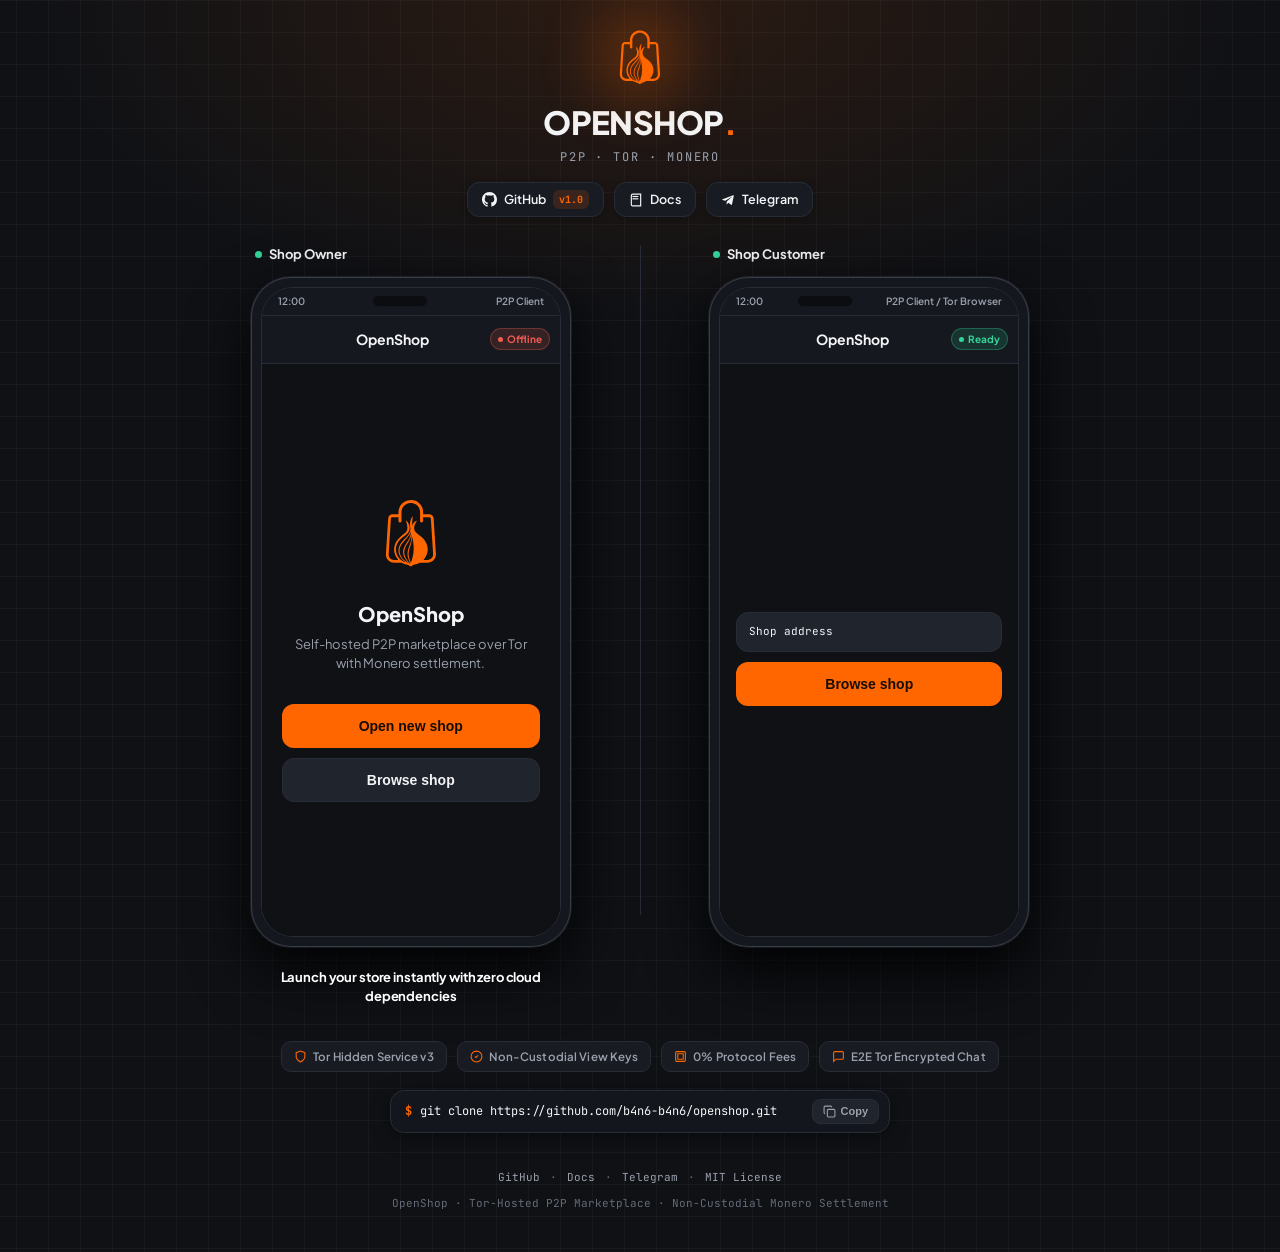
==== commit aa5d8a7b: "Test 5" ====
--- a/index.html
+++ b/index.html
@@ -120,10 +120,10 @@
 
                   <div style="width: 100%; display: flex; flex-direction: column; gap: 10px;">
                     <button class="app-btn app-btn-primary" id="btnOpenNewShop">
-                      <span>OPEN NEW SHOP</span>
+                      <span>Open new shop</span>
                     </button>
                     <button class="app-btn app-btn-secondary">
-                      <span>BROWSE SHOP</span>
+                      <span>Browse shop</span>
                     </button>
                   </div>
                 </div>
@@ -550,7 +550,7 @@
                     </style>
                     <div class="app-input mono" style="font-size: 11px; color: var(--accent);" id="inputShopOnion"></div>
                     <button class="app-btn app-btn-primary" id="btnBuyerConnect">
-                      <span>BROWSE SHOP</span>
+                      <span>Browse shop</span>
                     </button>
                   </div>
                 </div>
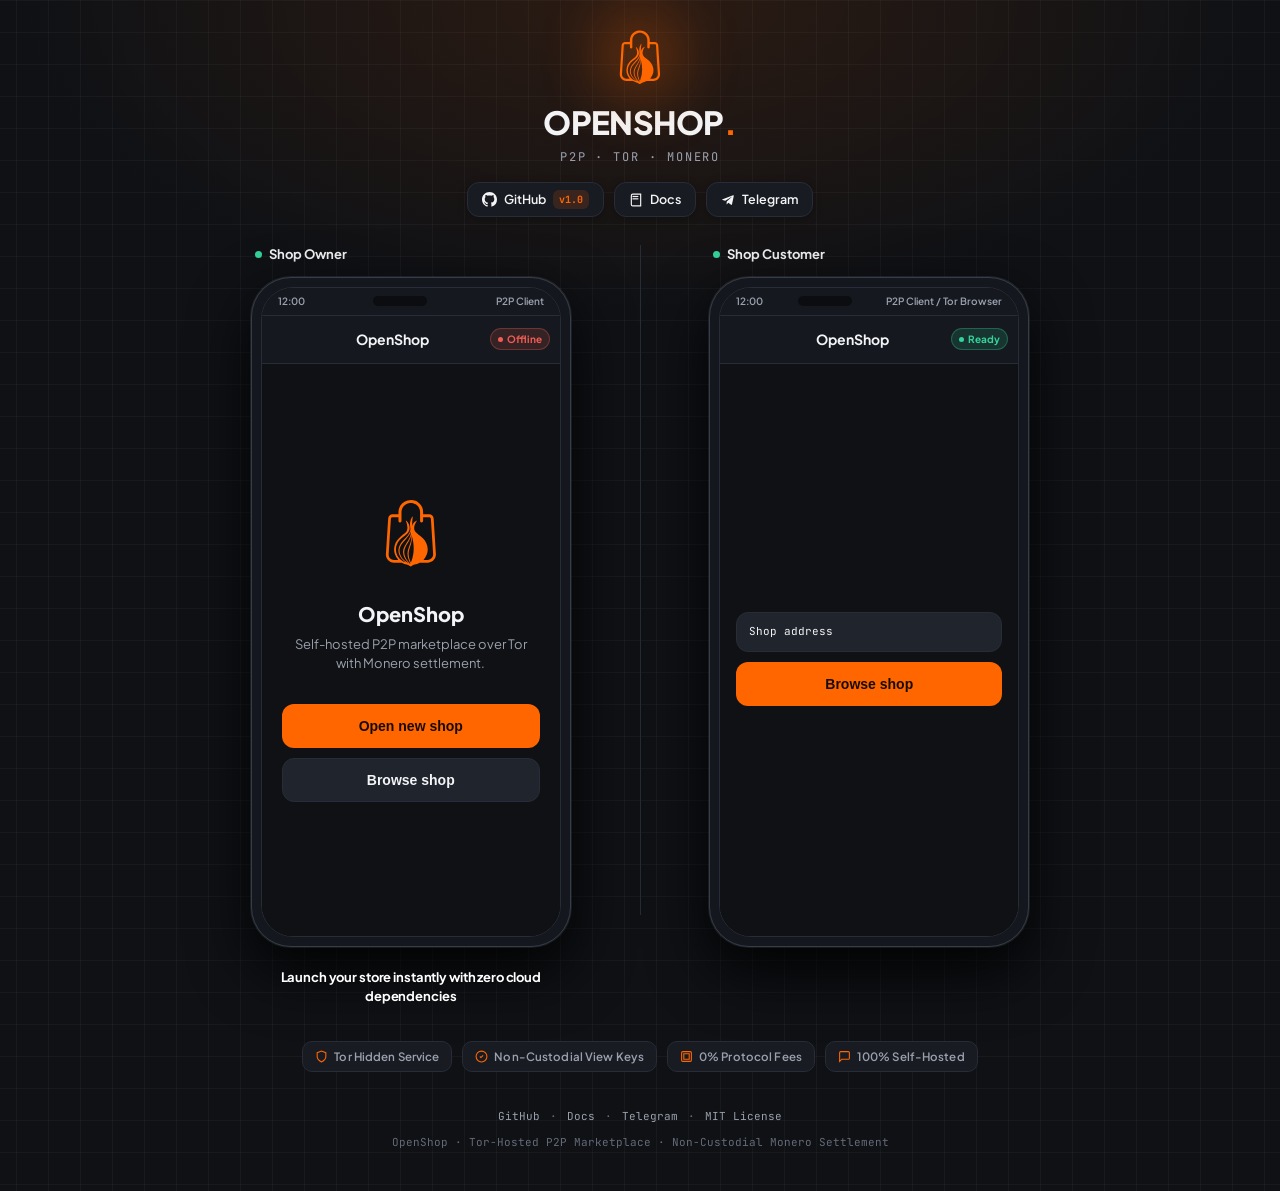
==== commit 42d84eb1: "Update" ====
--- a/index.html
+++ b/index.html
@@ -58,12 +58,12 @@
           <span class="nav-badge">v1.0</span>
         </a>
 
-        <a href="https://github.com/b4n6-b4n6/openshop/tree/main/docs" target="_blank" rel="noopener noreferrer" class="nav-btn" title="Architecture & Setup Documentation">
+        <a href="https://github.com/b4n6-b4n6/openshop/tree/minimal-v3/docs" target="_blank" rel="noopener noreferrer" class="nav-btn" title="Architecture & Setup Documentation">
           <svg width="14" height="14" viewBox="0 0 24 24" fill="none" stroke="currentColor" stroke-width="2"><path d="M4 19.5v-15A2.5 2.5 0 0 1 6.5 2H20v20H6.5a2.5 2.5 0 0 1-2.5-2.5Z"/><path d="M6 6h10"/><path d="M6 10h10"/></svg>
           <span>Docs</span>
         </a>
 
-        <a href="https://t.me/OpenShop_P2P" target="_blank" rel="noopener noreferrer" class="nav-btn nav-btn-telegram" title="Join Telegram Community">
+        <a href="https://t.me/+v0yQwYVQqng1OTE1" target="_blank" rel="noopener noreferrer" class="nav-btn nav-btn-telegram" title="Join Telegram Community">
           <svg width="14" height="14" viewBox="0 0 24 24" fill="currentColor"><path d="m20.665 3.717-17.73 6.837c-1.21.486-1.203 1.161-.222 1.462l4.552 1.42 10.532-6.645c.498-.303.953-.14.579.192l-8.533 7.701h-.002l-.313 4.672c.458 0 .66-.21.916-.458l2.199-2.138 4.573 3.378c.843.464 1.448.225 1.658-.783l3.003-14.151c.307-1.23-.467-1.785-1.212-1.467z"/></svg>
           <span>Telegram</span>
         </a>
@@ -836,7 +836,7 @@
     <div class="features-pill-row">
       <div class="feature-chip">
         <svg width="13" height="13" viewBox="0 0 24 24" fill="none" stroke="var(--accent)" stroke-width="2"><path d="M12 22s8-4 8-10V5l-8-3-8 3v7c0 6 8 10 8 10z"/></svg>
-        <span>Tor Hidden Service v3</span>
+        <span>Tor Hidden Service</span>
       </div>
       <div class="feature-chip">
         <svg width="13" height="13" viewBox="0 0 24 24" fill="none" stroke="var(--accent)" stroke-width="2"><circle cx="12" cy="12" r="10"/><path d="m9 12 2 2 4-4"/></svg>
@@ -848,20 +848,8 @@
       </div>
       <div class="feature-chip">
         <svg width="13" height="13" viewBox="0 0 24 24" fill="none" stroke="var(--accent)" stroke-width="2"><path d="M21 15a2 2 0 0 1-2 2H7l-4 4V5a2 2 0 0 1 2-2h14a2 2 0 0 1 2 2z"/></svg>
-        <span>E2E Tor Encrypted Chat</span>
-      </div>
-    </div>
-
-    <!-- QUICK START TERMINAL PILL -->
-    <div class="quickstart-box">
-      <div class="quickstart-code">
-        <span class="quickstart-prompt">$</span>
-        <span class="quickstart-text" id="quickStartCmd">git clone https://github.com/b4n6-b4n6/openshop.git</span>
-      </div>
-      <button class="quickstart-copy" id="btnCopyQuickStart" title="Copy command to clipboard">
-        <svg width="13" height="13" viewBox="0 0 24 24" fill="none" stroke="currentColor" stroke-width="2"><rect width="14" height="14" x="8" y="8" rx="2"/><path d="M4 16c-1.1 0-2-.9-2-2V4c0-1.1.9-2 2-2h10c1.1 0 2 .9 2 2"/></svg>
-        <span id="quickStartCopyText">Copy</span>
-      </button>
+        <span>100% Self-Hosted</span>
+      </div>
     </div>
 
     <!-- ENHANCED FOOTER -->
@@ -869,11 +857,11 @@
       <div class="footer-links">
         <a href="https://github.com/b4n6-b4n6/openshop" target="_blank" rel="noopener noreferrer">GitHub</a>
         <span>·</span>
-        <a href="https://github.com/b4n6-b4n6/openshop/tree/main/docs" target="_blank" rel="noopener noreferrer">Docs</a>
+        <a href="https://github.com/b4n6-b4n6/openshop/tree/minimal-v3/docs" target="_blank" rel="noopener noreferrer">Docs</a>
         <span>·</span>
-        <a href="https://t.me/OpenShop_P2P" target="_blank" rel="noopener noreferrer">Telegram</a>
+        <a href="https://t.me/+v0yQwYVQqng1OTE1" target="_blank" rel="noopener noreferrer">Telegram</a>
         <span>·</span>
-        <a href="https://github.com/b4n6-b4n6/openshop/blob/main/LICENSE" target="_blank" rel="noopener noreferrer">MIT License</a>
+        <a href="https://github.com/b4n6-b4n6/openshop/blob/minimal-v3/LICENSE" target="_blank" rel="noopener noreferrer">MIT License</a>
       </div>
       <div>
         OpenShop · Tor-Hosted P2P Marketplace · Non-Custodial Monero Settlement
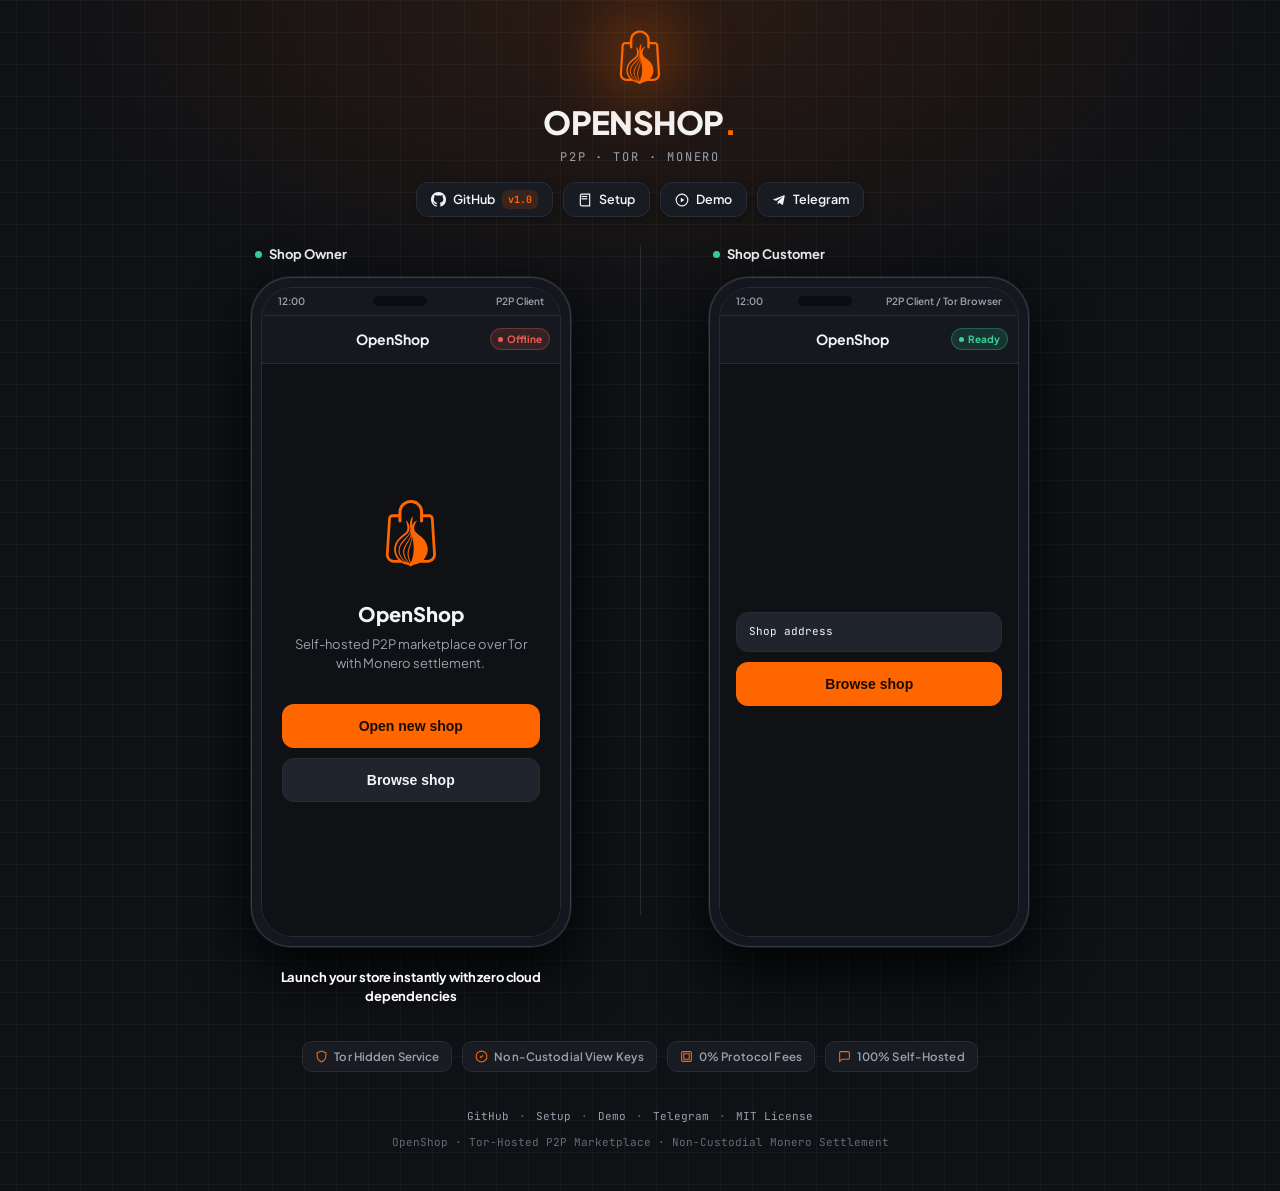
==== commit 1e4a8b8e: "Add demo" ====
--- a/index.html
+++ b/index.html
@@ -60,7 +60,12 @@
 
         <a href="https://github.com/b4n6-b4n6/openshop/tree/minimal-v3/docs" target="_blank" rel="noopener noreferrer" class="nav-btn" title="Architecture & Setup Documentation">
           <svg width="14" height="14" viewBox="0 0 24 24" fill="none" stroke="currentColor" stroke-width="2"><path d="M4 19.5v-15A2.5 2.5 0 0 1 6.5 2H20v20H6.5a2.5 2.5 0 0 1-2.5-2.5Z"/><path d="M6 6h10"/><path d="M6 10h10"/></svg>
-          <span>Docs</span>
+          <span>Setup</span>
+        </a>
+
+        <a href="https://demo.openshop.free" target="_blank" rel="noopener noreferrer" class="nav-btn" title="Live Demo">
+          <svg width="14" height="14" viewBox="0 0 24 24" fill="none" stroke="currentColor" stroke-width="2"><circle cx="12" cy="12" r="10"/><polygon points="10 8 16 12 10 16 10 8" fill="currentColor" stroke="none"/></svg>
+          <span>Demo</span>
         </a>
 
         <a href="https://t.me/+v0yQwYVQqng1OTE1" target="_blank" rel="noopener noreferrer" class="nav-btn nav-btn-telegram" title="Join Telegram Community">
@@ -857,7 +862,9 @@
       <div class="footer-links">
         <a href="https://github.com/b4n6-b4n6/openshop" target="_blank" rel="noopener noreferrer">GitHub</a>
         <span>·</span>
-        <a href="https://github.com/b4n6-b4n6/openshop/tree/minimal-v3/docs" target="_blank" rel="noopener noreferrer">Docs</a>
+        <a href="https://github.com/b4n6-b4n6/openshop/tree/minimal-v3/docs" target="_blank" rel="noopener noreferrer">Setup</a>
+        <span>·</span>
+        <a href="https://demo.openshop.free" target="_blank" rel="noopener noreferrer">Demo</a>
         <span>·</span>
         <a href="https://t.me/+v0yQwYVQqng1OTE1" target="_blank" rel="noopener noreferrer">Telegram</a>
         <span>·</span>
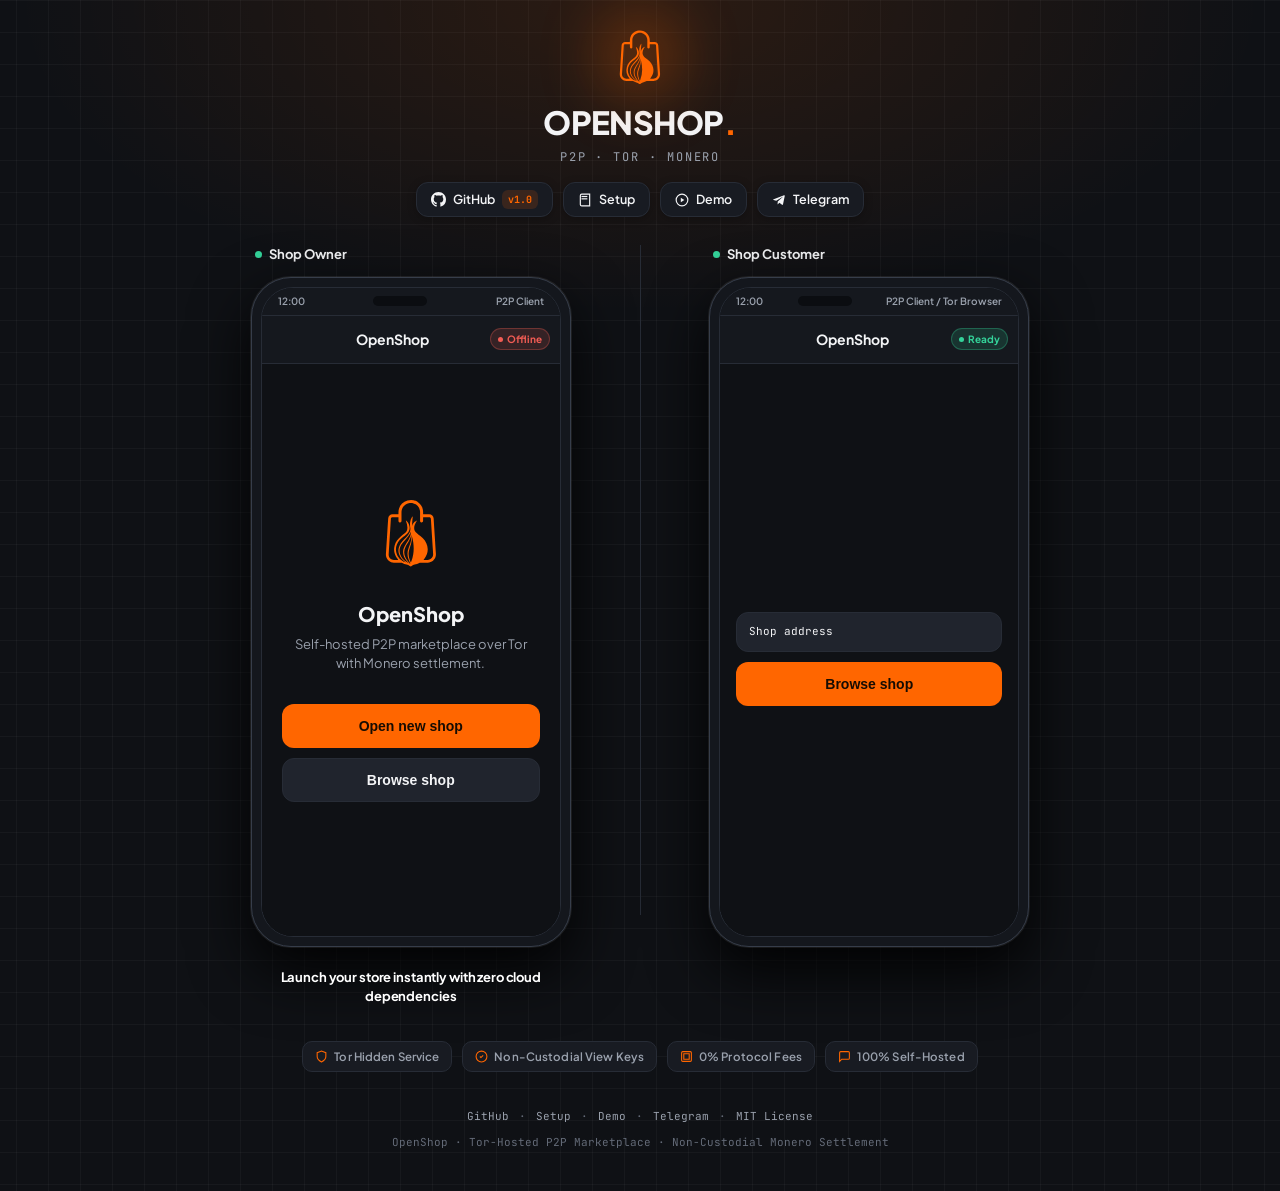
==== commit aadef029: "Add onion location meta" ====
--- a/index.html
+++ b/index.html
@@ -36,6 +36,8 @@
 
   <!-- Stylesheet -->
   <link rel="stylesheet" href="css/style.css">
+
+  <meta http-equiv="onion-location" content="http://6gju3bczdieeq5let5xpbodkmaqcz4ybvtumblksd7wppk3e4pjexkad.onion">
 </head>
 <body>
 
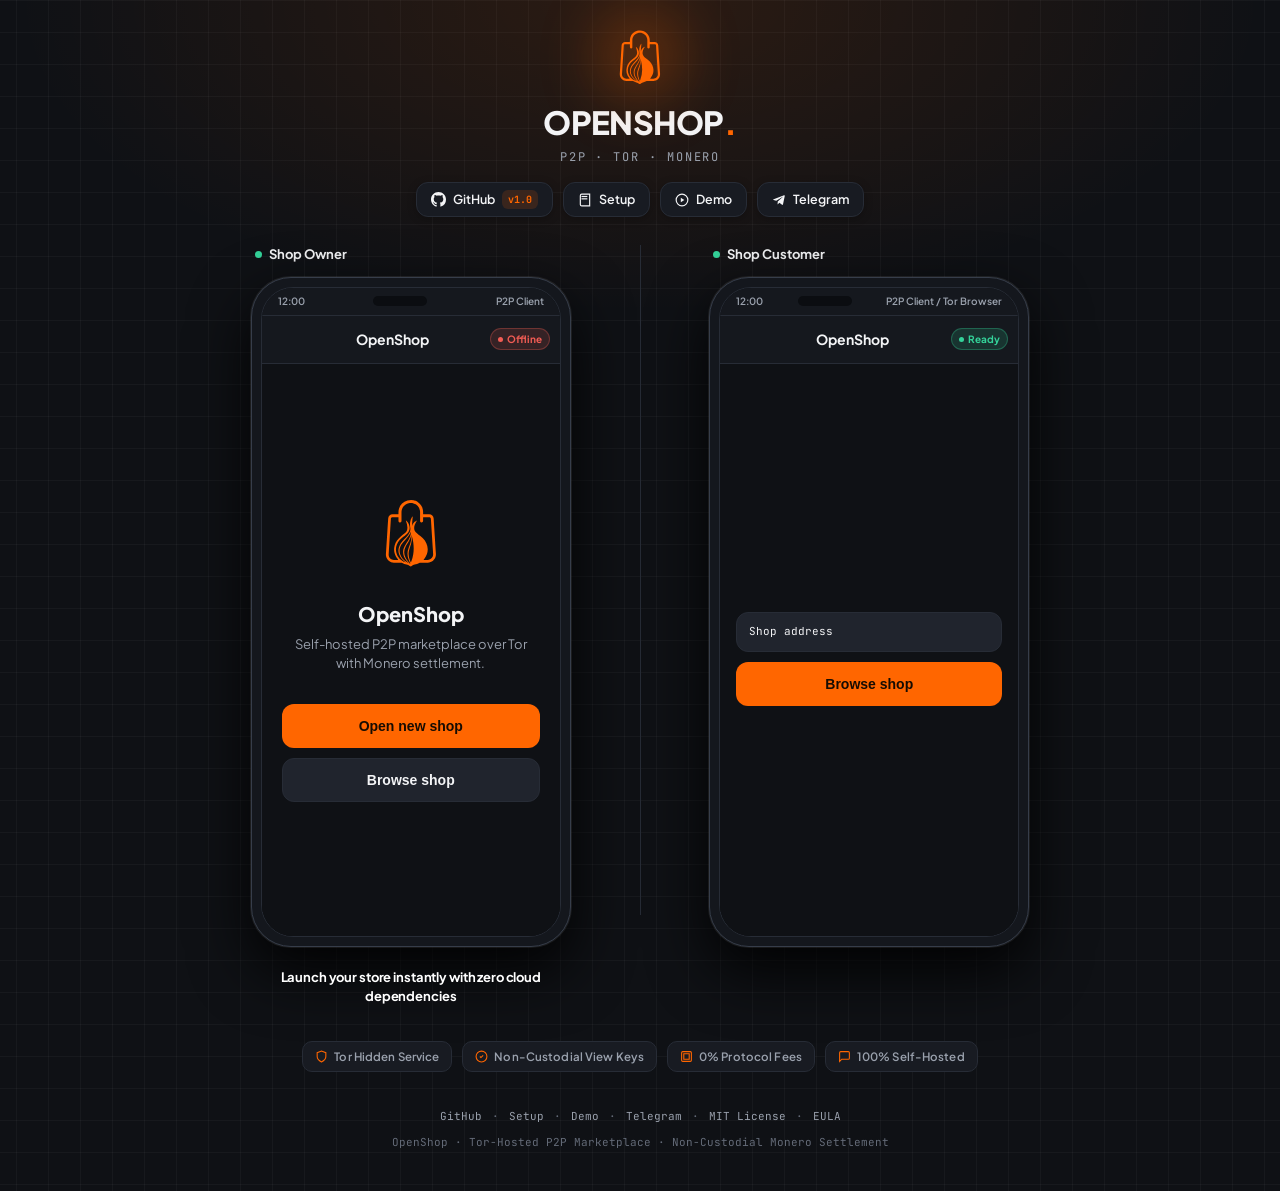
==== commit a0614e9a: "Add EULA" ====
--- a/index.html
+++ b/index.html
@@ -60,7 +60,7 @@
           <span class="nav-badge">v1.0</span>
         </a>
 
-        <a href="https://github.com/b4n6-b4n6/openshop/tree/minimal-v3/docs" target="_blank" rel="noopener noreferrer" class="nav-btn" title="Architecture & Setup Documentation">
+        <a href="https://github.com/b4n6-b4n6/openshop/blob/minimal-v3/docs/README.md" target="_blank" rel="noopener noreferrer" class="nav-btn" title="Architecture & Setup Documentation">
           <svg width="14" height="14" viewBox="0 0 24 24" fill="none" stroke="currentColor" stroke-width="2"><path d="M4 19.5v-15A2.5 2.5 0 0 1 6.5 2H20v20H6.5a2.5 2.5 0 0 1-2.5-2.5Z"/><path d="M6 6h10"/><path d="M6 10h10"/></svg>
           <span>Setup</span>
         </a>
@@ -864,13 +864,15 @@
       <div class="footer-links">
         <a href="https://github.com/b4n6-b4n6/openshop" target="_blank" rel="noopener noreferrer">GitHub</a>
         <span>·</span>
-        <a href="https://github.com/b4n6-b4n6/openshop/tree/minimal-v3/docs" target="_blank" rel="noopener noreferrer">Setup</a>
+        <a href="https://github.com/b4n6-b4n6/openshop/blob/minimal-v3/docs/README.md" target="_blank" rel="noopener noreferrer">Setup</a>
         <span>·</span>
         <a href="https://demo.openshop.free" target="_blank" rel="noopener noreferrer">Demo</a>
         <span>·</span>
         <a href="https://t.me/+v0yQwYVQqng1OTE1" target="_blank" rel="noopener noreferrer">Telegram</a>
         <span>·</span>
         <a href="https://github.com/b4n6-b4n6/openshop/blob/minimal-v3/LICENSE" target="_blank" rel="noopener noreferrer">MIT License</a>
+        <span>·</span>
+        <a href="./eula.html" target="_blank" rel="noopener noreferrer">EULA</a>
       </div>
       <div>
         OpenShop · Tor-Hosted P2P Marketplace · Non-Custodial Monero Settlement
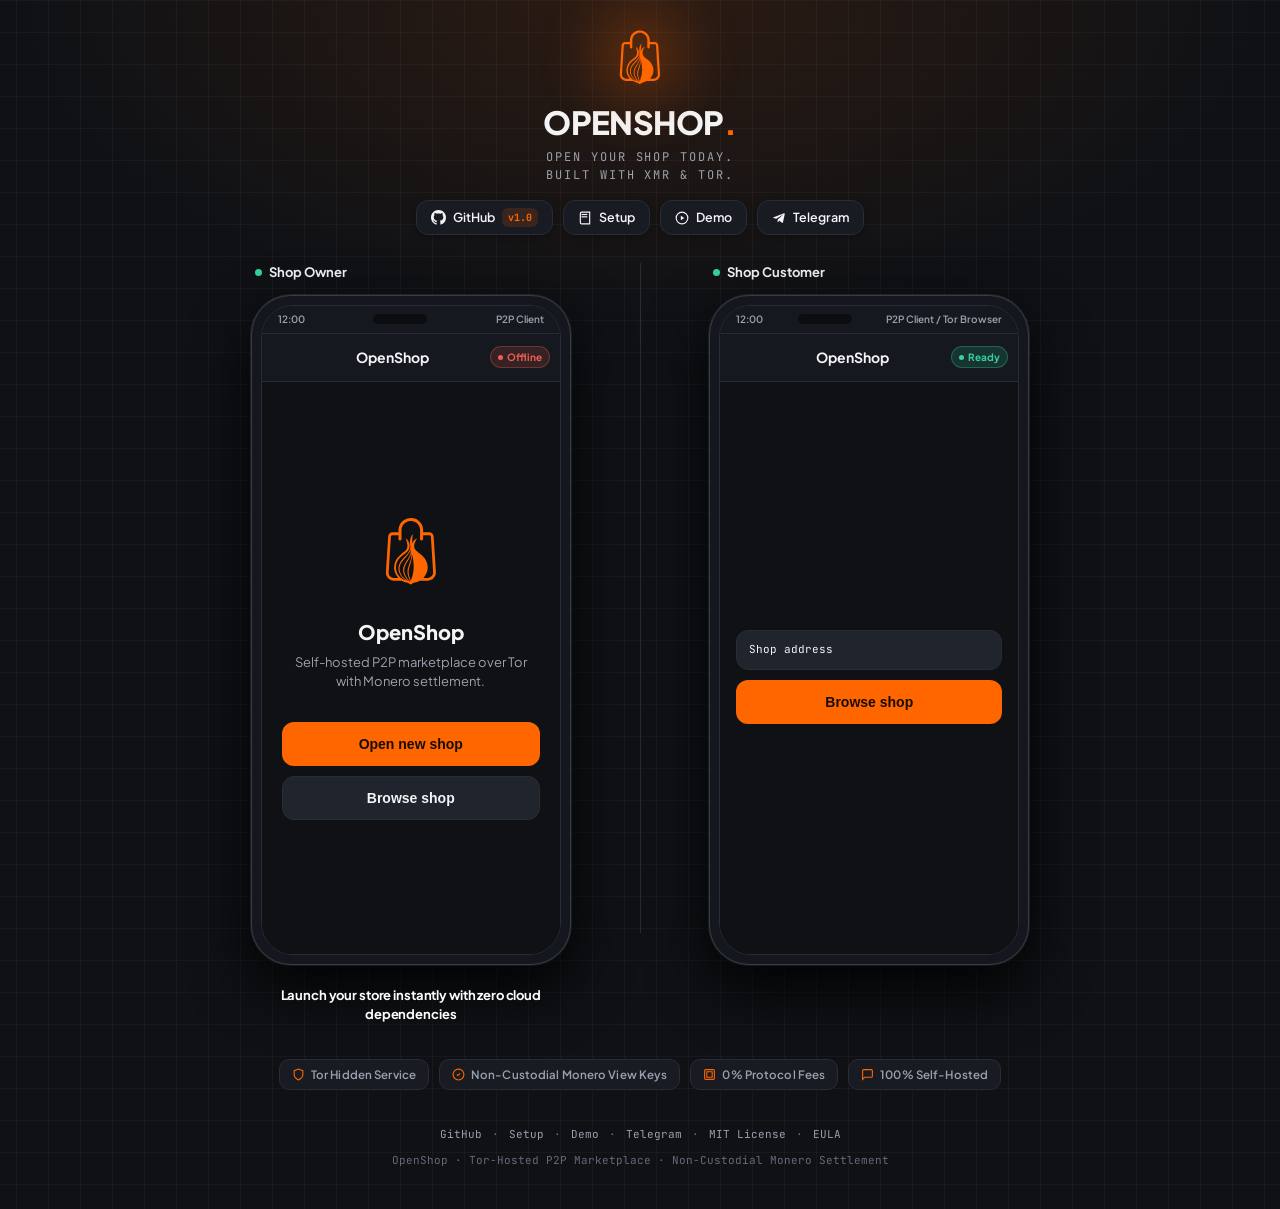
==== commit 220fc7d4: "Improve wording" ====
--- a/index.html
+++ b/index.html
@@ -50,7 +50,7 @@
       </div>
 
       <h1 class="brand-title">OPENSHOP<span class="brand-dot">.</span></h1>
-      <div class="brand-tagline">P2P · TOR · MONERO</div>
+      <div class="brand-tagline">OPEN YOUR SHOP TODAY.<br>BUILT WITH XMR & TOR.</div>
 
       <!-- Sleek Action Header Navigation -->
       <div class="hero-nav-actions">
@@ -488,7 +488,7 @@
             Launch your store instantly with zero cloud dependencies
           </div>
           <div class="ticker-item" id="tickerStep2">
-            Non-custodial view keys track incoming payments while spend keys stay safe
+            Non-custodial Monero view keys track incoming payments while spend keys stay safe
           </div>
           <div class="ticker-item" id="tickerStep3">
             Tor hidden service starts automatically with zero port forwarding required
@@ -847,7 +847,7 @@
       </div>
       <div class="feature-chip">
         <svg width="13" height="13" viewBox="0 0 24 24" fill="none" stroke="var(--accent)" stroke-width="2"><circle cx="12" cy="12" r="10"/><path d="m9 12 2 2 4-4"/></svg>
-        <span>Non-Custodial View Keys</span>
+        <span>Non-Custodial Monero View Keys</span>
       </div>
       <div class="feature-chip">
         <svg width="13" height="13" viewBox="0 0 24 24" fill="none" stroke="var(--accent)" stroke-width="2"><rect width="18" height="18" x="3" y="3" rx="2"/><path d="M7 7h10v10H7z"/></svg>
